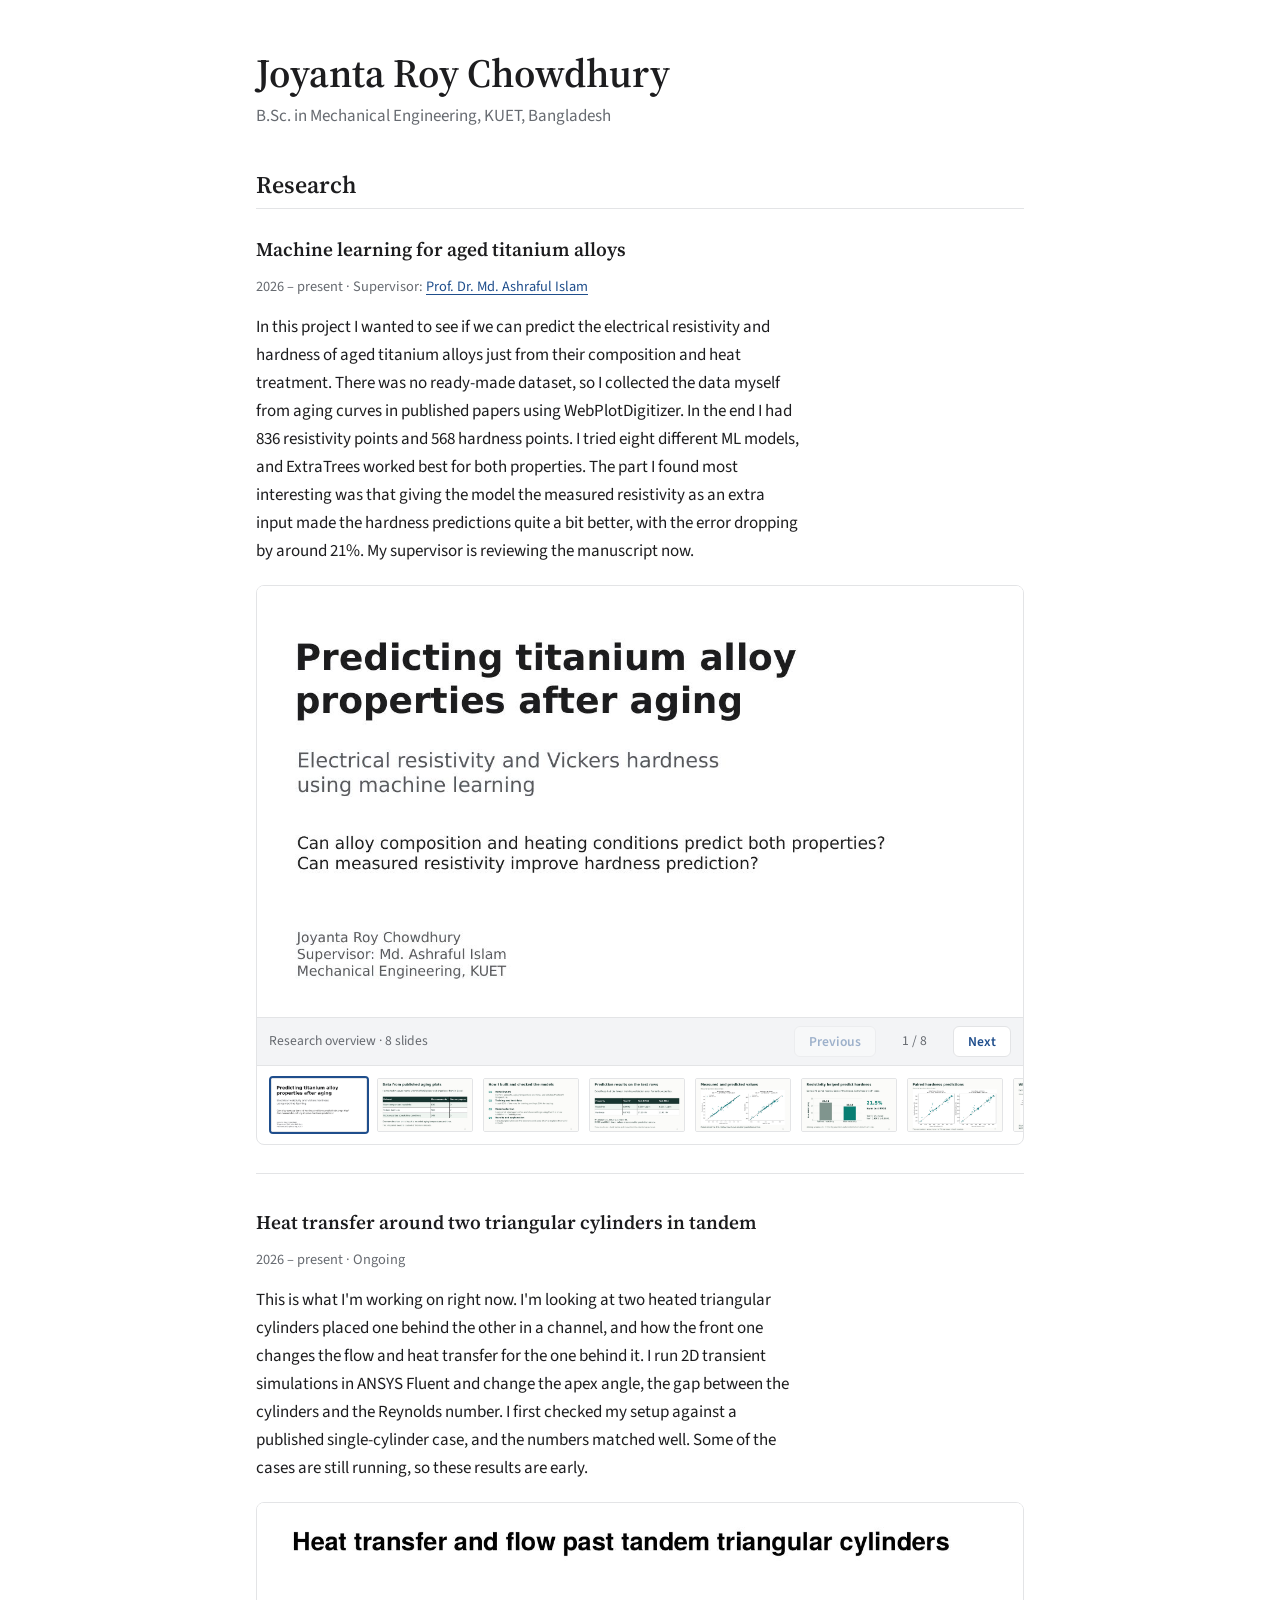
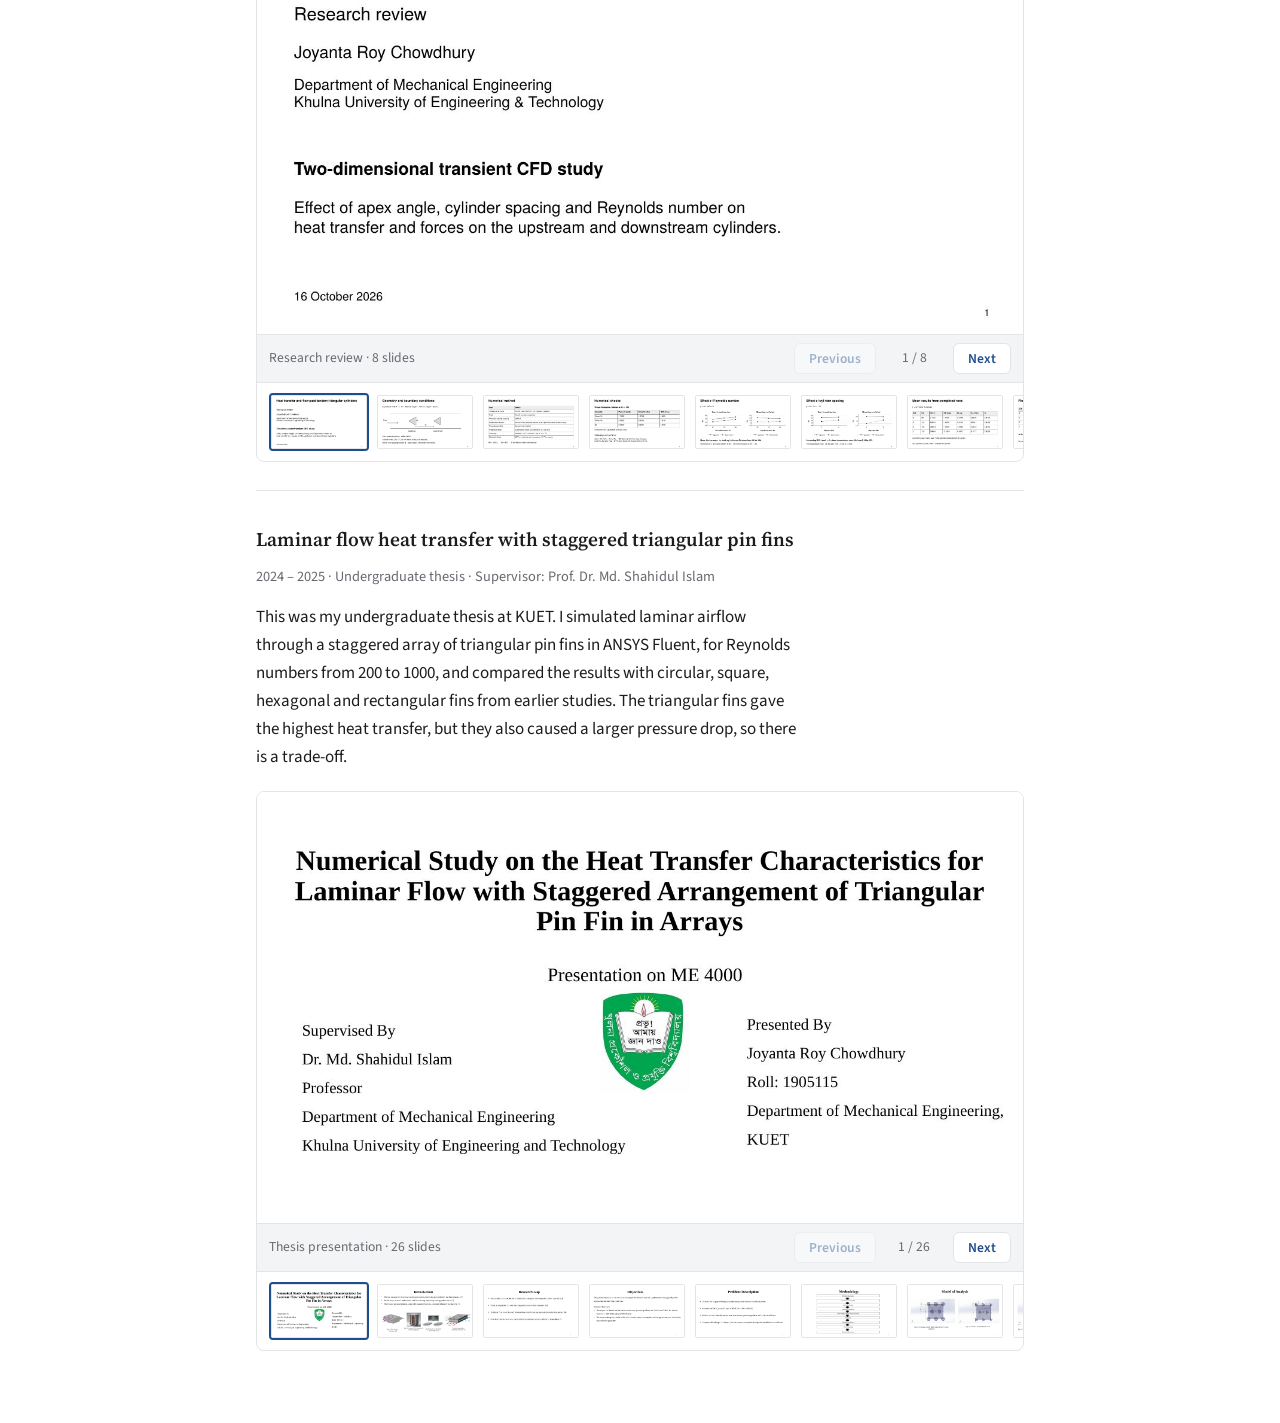
==== index.html @ 3aa66e12 "Add files via upload" ====
<!doctype html>
<html lang="en">
<head>
<meta charset="utf-8">
<meta name="viewport" content="width=device-width, initial-scale=1">
<meta name="description" content="Research portfolio of Joyanta Roy Chowdhury, mechanical engineering graduate, KUET.">
<title>Joyanta Roy Chowdhury</title>
<link rel="preconnect" href="https://fonts.googleapis.com">
<link rel="stylesheet" href="https://fonts.googleapis.com/css2?family=Source+Serif+4:opsz,wght@8..60,600&family=Source+Sans+3:wght@400;600&display=swap">
<style>
/* Layout: plain white single column; each project is a short paragraph followed by its slides */
:root{
  --bg:#ffffff; --ink:#1d1d1f; --muted:#666a70; --line:#e3e4e6; --accent:#1f4e8c; --soft:#f3f4f6;
  --display:"Source Serif 4",Georgia,serif;
  --sans:"Source Sans 3",system-ui,-apple-system,sans-serif;
  color-scheme:light;
}
*,*::before,*::after{box-sizing:border-box}
img{max-width:100%}
body{margin:0;background:var(--bg);color:var(--ink);font-family:var(--sans);font-size:17px;line-height:1.65}
.wrap{max-width:800px;margin:0 auto;padding-left:max(16px,env(safe-area-inset-left,0px));padding-right:max(16px,env(safe-area-inset-right,0px))}
h1,h2,h3{font-family:var(--display);font-weight:600;text-wrap:balance;margin:0;line-height:1.25}
p{margin:0}
header.wrap{padding-block:48px 8px;display:grid;gap:4px}
h1{font-size:clamp(1.9rem,5vw,2.5rem)}
header p{color:var(--muted)}
main.wrap{display:grid;gap:56px;padding-block:32px 72px}
section{display:grid;gap:28px}
h2{font-size:1.5rem;padding-bottom:8px;border-bottom:1px solid var(--line)}
.project{display:grid;gap:14px}
.project + .project{padding-top:36px;border-top:1px solid var(--line)}
h3{font-size:1.2rem}
.meta{font-size:.9rem;color:var(--muted)}
.meta a{color:var(--accent);text-underline-offset:3px}
.text{max-width:68ch}

.viewer{border:1px solid var(--line);border-radius:8px;overflow:hidden;margin-top:6px}
.viewer:focus-visible{outline:2px solid var(--accent);outline-offset:2px}
.stage{position:relative;background:#fff;aspect-ratio:16/9;max-width:100%}
.stage img{position:absolute;inset:0;width:100%;height:100%;object-fit:contain}
.bar{display:flex;align-items:center;justify-content:space-between;gap:12px;padding:8px 12px;border-top:1px solid var(--line);background:var(--soft);flex-wrap:wrap}
.bar .title{font-size:.85rem;color:var(--muted)}
.ctrls{display:flex;align-items:center;gap:8px}
.ctrls button{font:600 .85rem var(--sans);background:#fff;color:var(--accent);border:1px solid var(--line);border-radius:6px;padding:5px 14px;cursor:pointer}
.ctrls button:hover:not(:disabled){border-color:var(--accent)}
.ctrls button:disabled{opacity:.4;cursor:default}
.ctrls button:focus-visible,.thumbs button:focus-visible{outline:2px solid var(--accent);outline-offset:2px}
.count{font-size:.85rem;color:var(--muted);font-variant-numeric:tabular-nums;min-width:4.5em;text-align:center}
.thumbs{display:flex;gap:6px;overflow-x:auto;padding:10px 12px;border-top:1px solid var(--line);scrollbar-width:thin}
.thumbs button{flex:0 0 auto;padding:0;border:2px solid transparent;border-radius:4px;background:none;cursor:pointer;line-height:0}
.thumbs button[aria-current="true"]{border-color:var(--accent)}
.thumbs img{width:96px;height:54px;object-fit:cover;border-radius:2px;background:#fff;border:1px solid var(--line)}

ul.papers{margin:0;padding-left:1.2em;display:grid;gap:12px}
ul.papers span{display:block;font-size:.9rem;color:var(--muted)}
@media (prefers-reduced-motion:reduce){*{scroll-behavior:auto!important}}
</style>
</head>
<body>
<header class="wrap">
  <h1>Joyanta Roy Chowdhury</h1>
  <p>B.Sc. in Mechanical Engineering, KUET, Bangladesh</p>
</header>

<main class="wrap">

<section id="research">
  <h2>Research</h2>

  <article class="project">
    <h3>Machine learning for aged titanium alloys</h3>
    <p class="meta">2026 – present · Supervisor: <a href="https://scholar.google.com/citations?user=gedmLOgAAAAJ&amp;hl=en" target="_blank" rel="noopener">Prof. Dr. Md. Ashraful Islam</a></p>
    <p class="text">In this project I wanted to see if we can predict the electrical resistivity and hardness of aged titanium alloys just from their composition and heat treatment. There was no ready-made dataset, so I collected the data myself from aging curves in published papers using WebPlotDigitizer. In the end I had 836 resistivity points and 568 hardness points. I tried eight different ML models, and ExtraTrees worked best for both properties. The part I found most interesting was that giving the model the measured resistivity as an extra input made the hardness predictions quite a bit better, with the error dropping by around 21%. My supervisor is reviewing the manuscript now.</p>
    <div class="viewer" data-dir="slides-ti" data-n="8" data-pad="1" data-name="Research overview"></div>
  </article>

  <article class="project">
    <h3>Heat transfer around two triangular cylinders in tandem</h3>
    <p class="meta">2026 – present · Ongoing</p>
    <p class="text">This is what I'm working on right now. I'm looking at two heated triangular cylinders placed one behind the other in a channel, and how the front one changes the flow and heat transfer for the one behind it. I run 2D transient simulations in ANSYS Fluent and change the apex angle, the gap between the cylinders and the Reynolds number. I first checked my setup against a published single-cylinder case, and the numbers matched well. Some of the cases are still running, so these results are early.</p>
    <div class="viewer" data-dir="slides-tandem" data-n="8" data-pad="1" data-name="Research review"></div>
  </article>

  <article class="project">
    <h3>Laminar flow heat transfer with staggered triangular pin fins</h3>
    <p class="meta">2024 – 2025 · Undergraduate thesis · Supervisor: Prof. Dr. Md. Shahidul Islam</p>
    <p class="text">This was my undergraduate thesis at KUET. I simulated laminar airflow through a staggered array of triangular pin fins in ANSYS Fluent, for Reynolds numbers from 200 to 1000, and compared the results with circular, square, hexagonal and rectangular fins from earlier studies. The triangular fins gave the highest heat transfer, but they also caused a larger pressure drop, so there is a trade-off.</p>
    <div class="viewer" data-dir="slides-thesis" data-n="26" data-pad="2" data-name="Thesis presentation"></div>
  </article>
</section>

</main>

<script>
document.querySelectorAll('.viewer').forEach(function(v){
  var N=+v.dataset.n, pad=+v.dataset.pad, dir=v.dataset.dir, name=v.dataset.name, i=0;
  v.innerHTML='<div class="stage"><img alt=""></div><div class="bar"><span class="title">'+name+' · '+N+' slides</span><div class="ctrls"><button type="button" class="p" aria-label="Previous slide">Previous</button><span class="count" aria-live="polite"></span><button type="button" class="n" aria-label="Next slide">Next</button></div></div><div class="thumbs" aria-label="All slides"></div>';
  var img=v.querySelector('.stage img'), count=v.querySelector('.count');
  var prev=v.querySelector('.p'), next=v.querySelector('.n'), thumbs=v.querySelector('.thumbs');
  function src(k){return dir+'/s-'+String(k+1).padStart(pad,'0')+'.jpg'}
  var tb=[];
  for(var k=0;k<N;k++){
    var b=document.createElement('button'); b.type='button'; b.setAttribute('aria-label','Slide '+(k+1));
    var t=document.createElement('img'); t.src=src(k); t.alt=''; t.loading='lazy'; b.appendChild(t);
    (function(k){b.addEventListener('click',function(){go(k)})})(k);
    thumbs.appendChild(b); tb.push(b);
  }
  function go(k){
    i=Math.max(0,Math.min(N-1,k));
    img.src=src(i); img.alt=name+', slide '+(i+1)+' of '+N;
    count.textContent=(i+1)+' / '+N; prev.disabled=i===0; next.disabled=i===N-1;
    tb.forEach(function(b,j){b.setAttribute('aria-current',j===i?'true':'false')});
    var c=tb[i]; thumbs.scrollTo({left:c.offsetLeft-thumbs.clientWidth/2+c.clientWidth/2});
  }
  prev.addEventListener('click',function(){go(i-1)});
  next.addEventListener('click',function(){go(i+1)});
  v.tabIndex=0;
  v.addEventListener('keydown',function(e){if(e.key==='ArrowRight'){go(i+1);e.preventDefault()} if(e.key==='ArrowLeft'){go(i-1);e.preventDefault()}});
  var x0=null, st=v.querySelector('.stage');
  st.addEventListener('touchstart',function(e){x0=e.touches[0].clientX},{passive:true});
  st.addEventListener('touchend',function(e){if(x0===null)return; var dx=e.changedTouches[0].clientX-x0; if(Math.abs(dx)>40)go(i+(dx<0?1:-1)); x0=null});
  go(0);
});
</script>
</body>
</html>
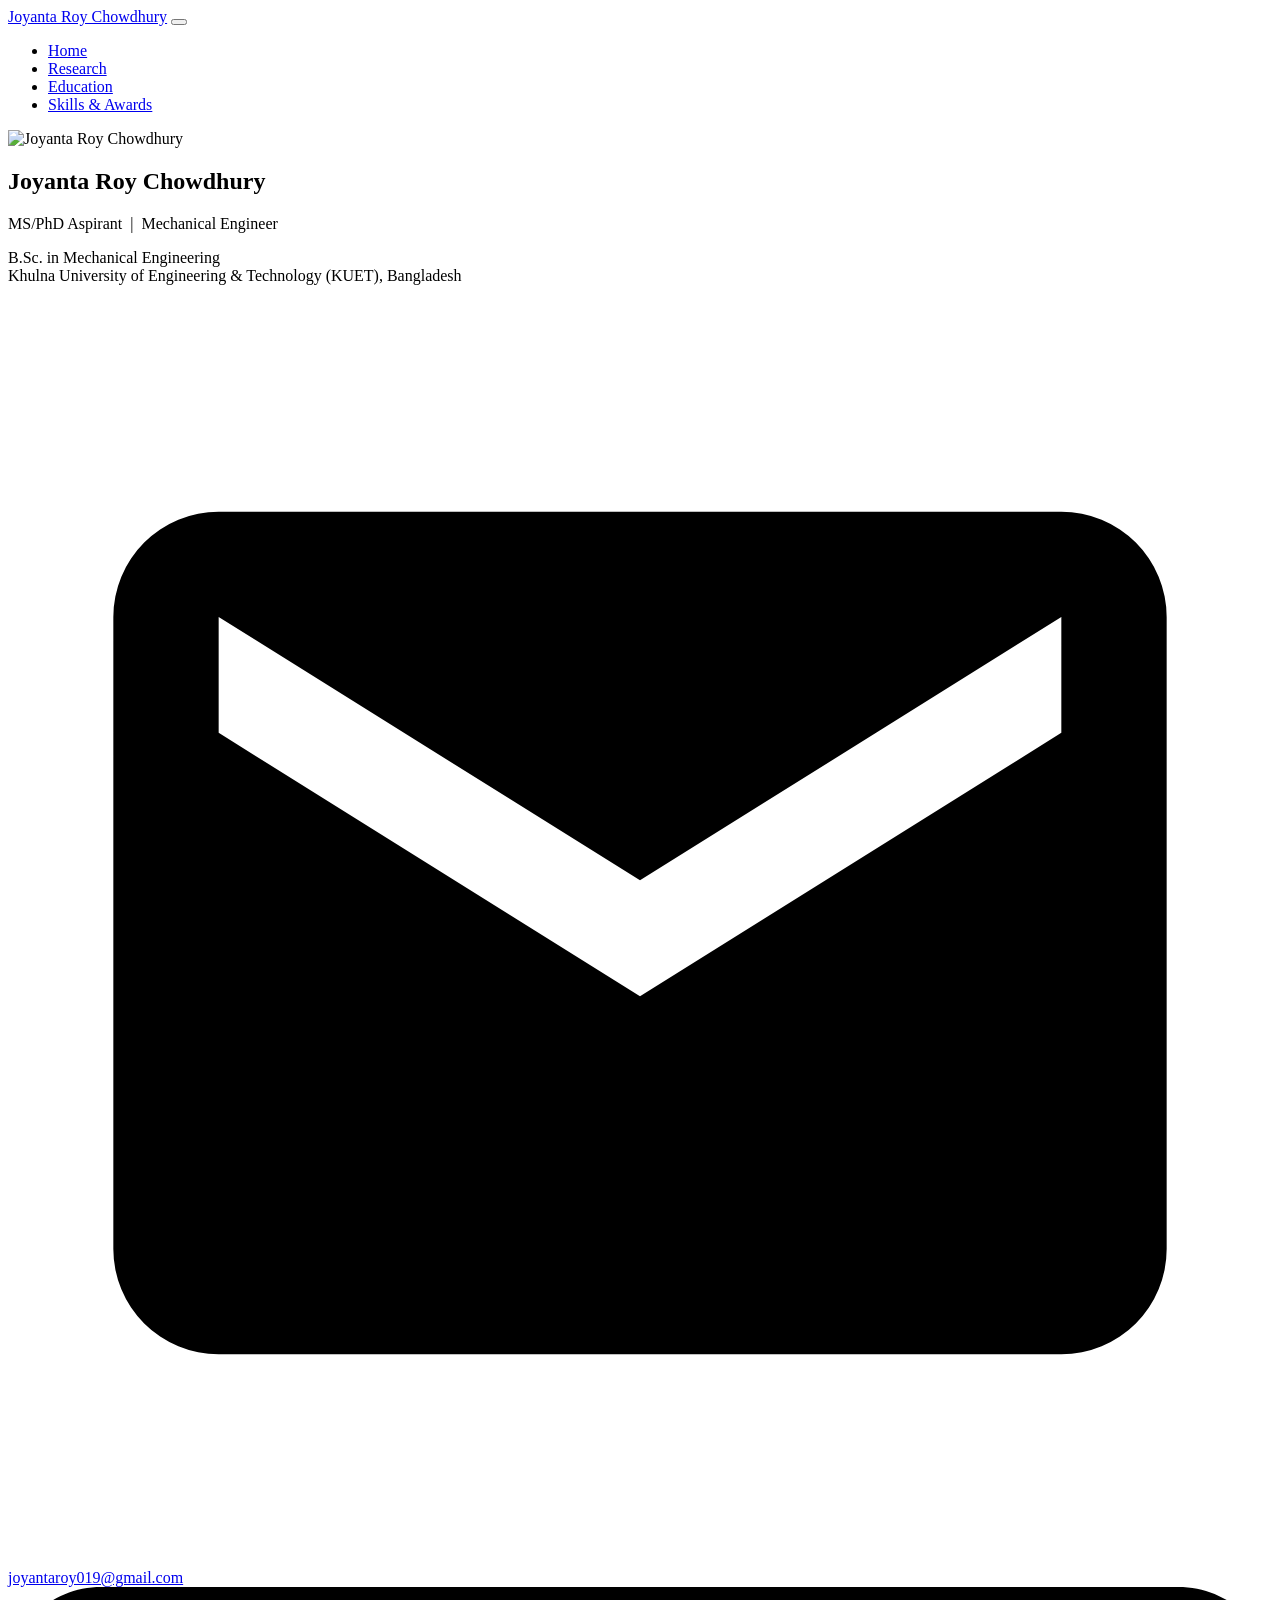
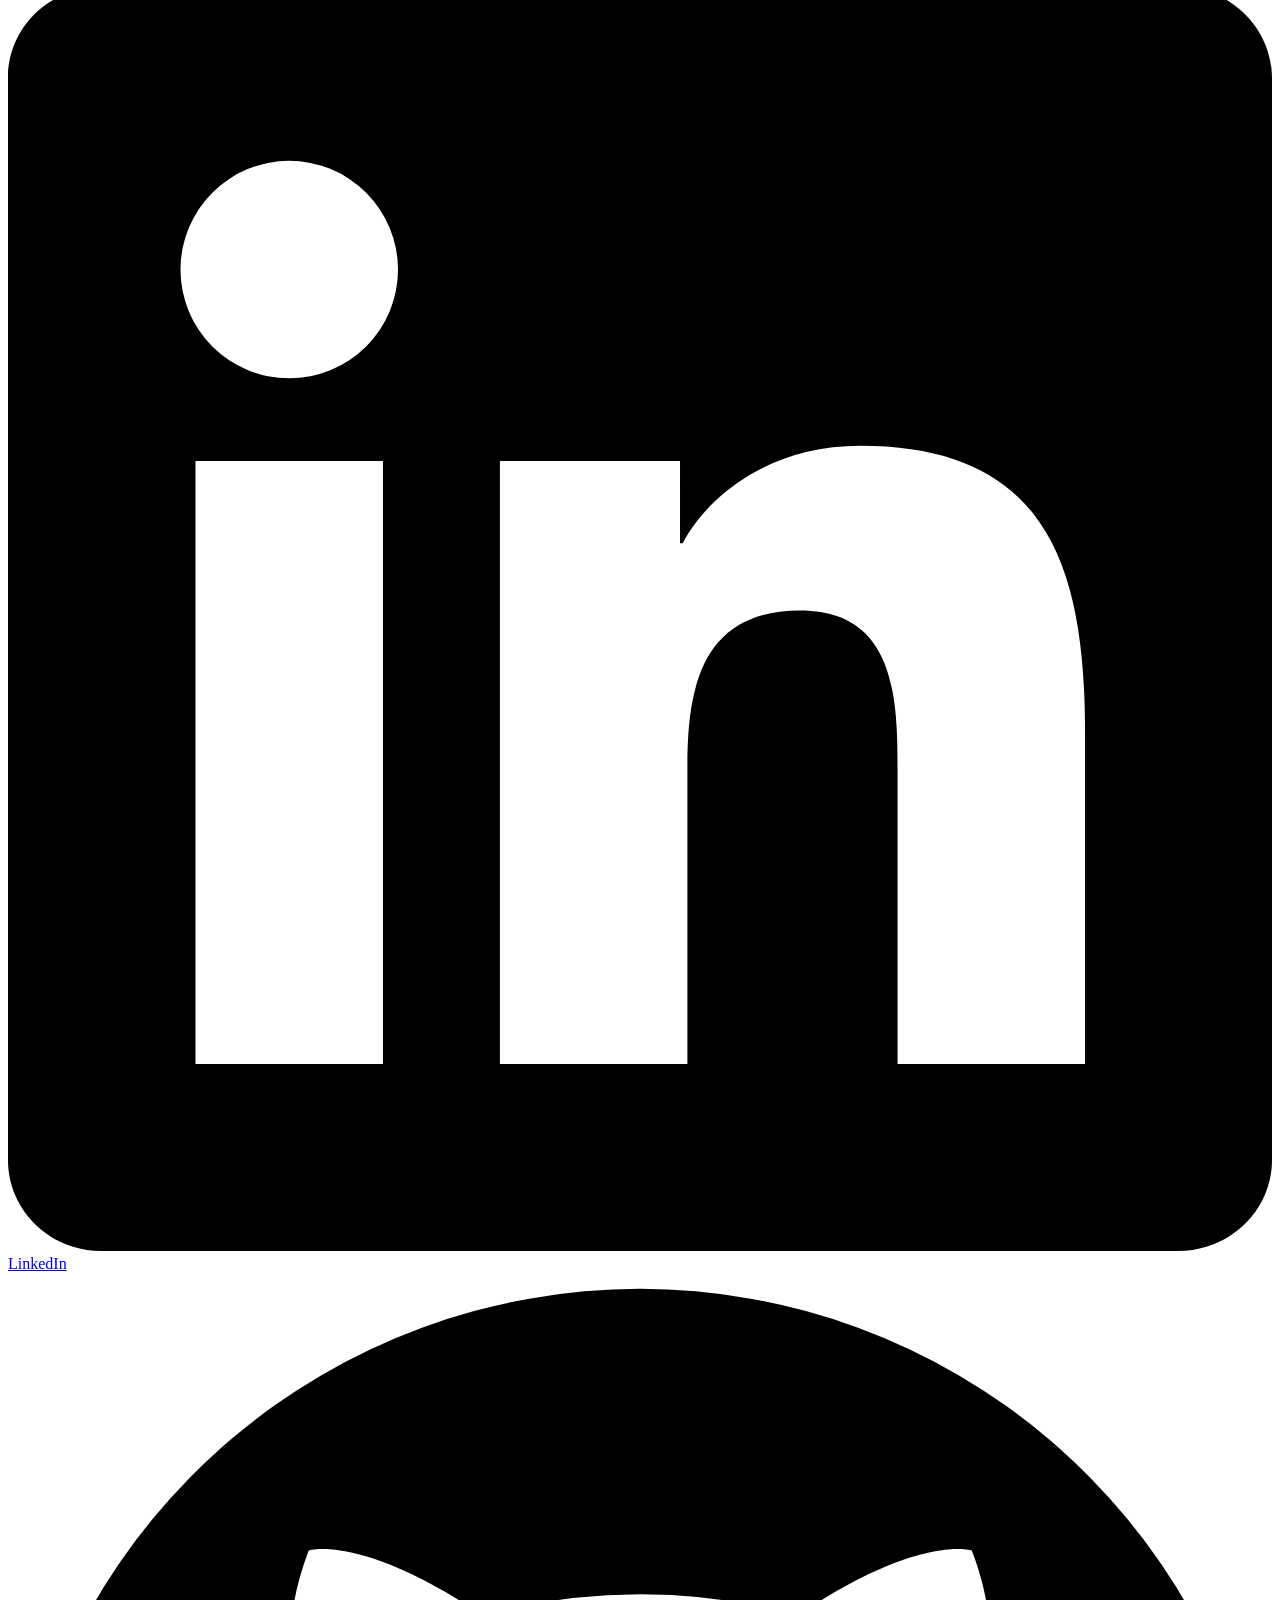
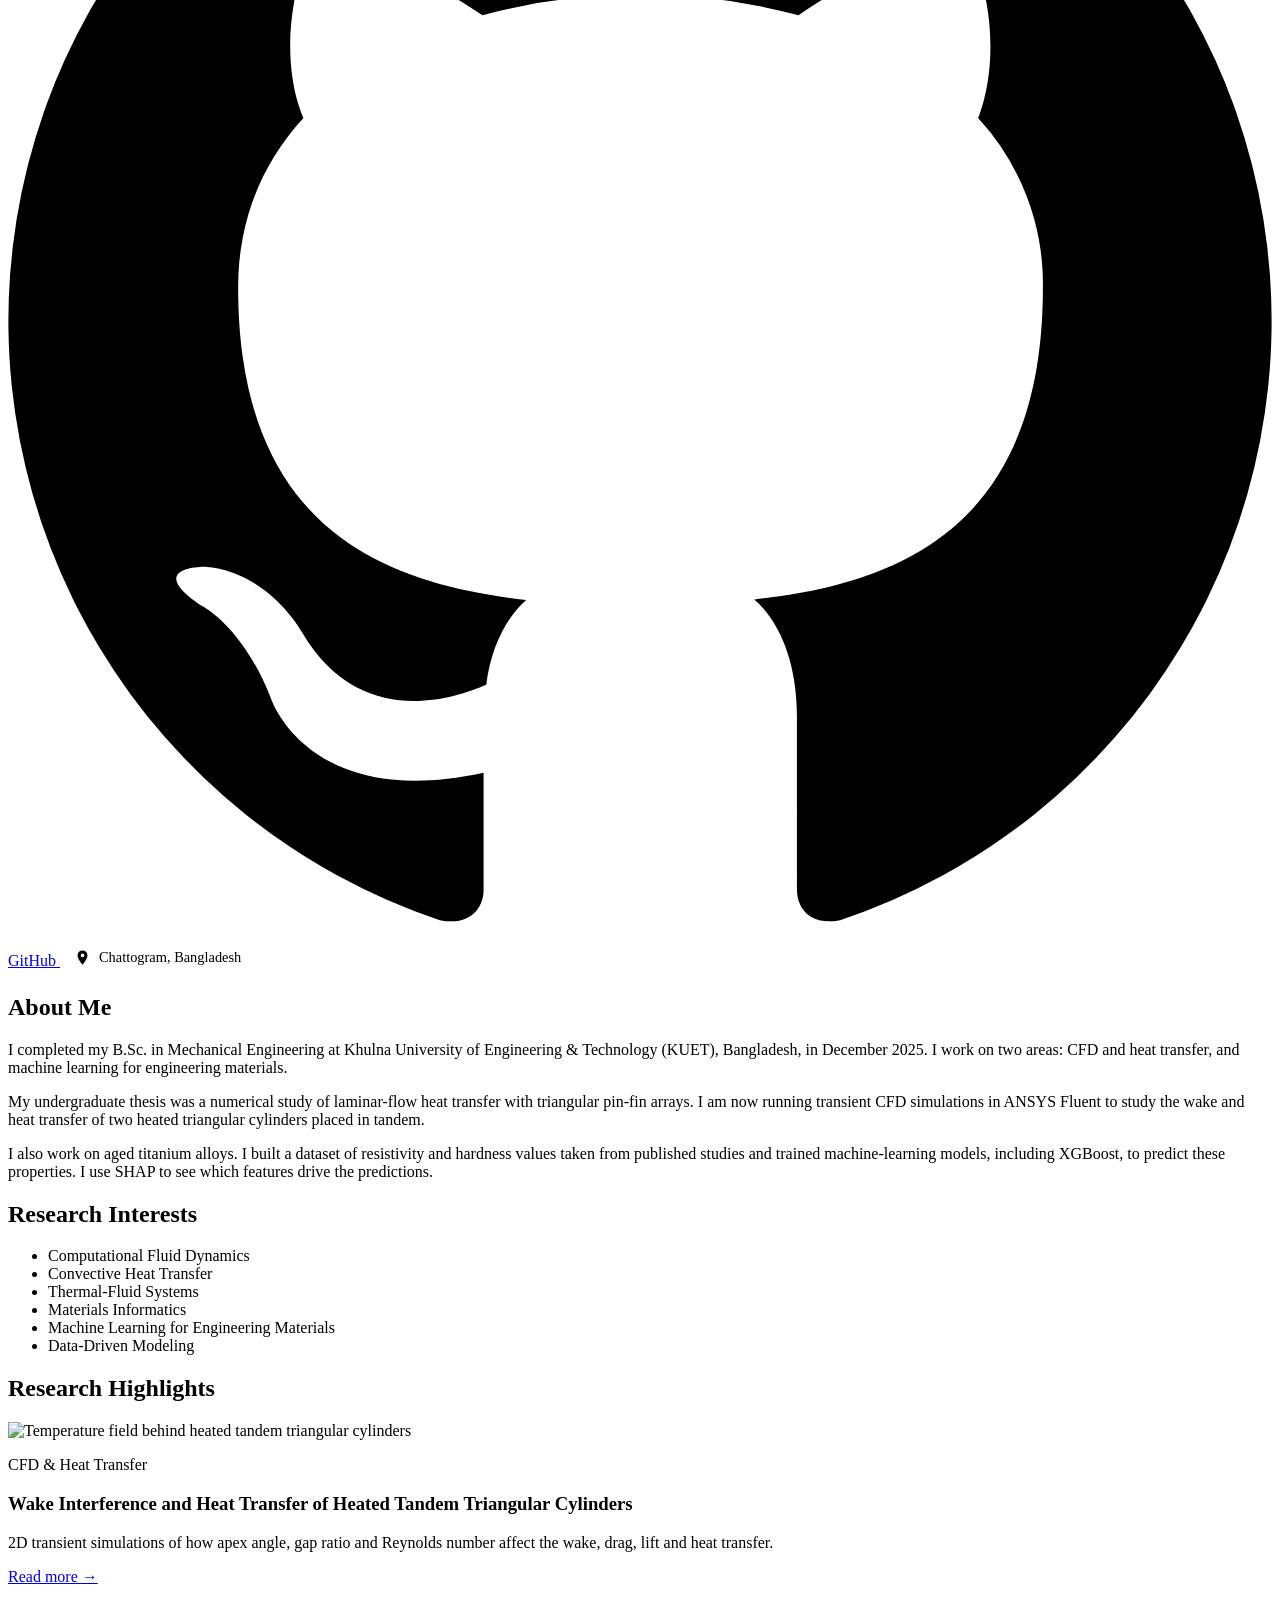
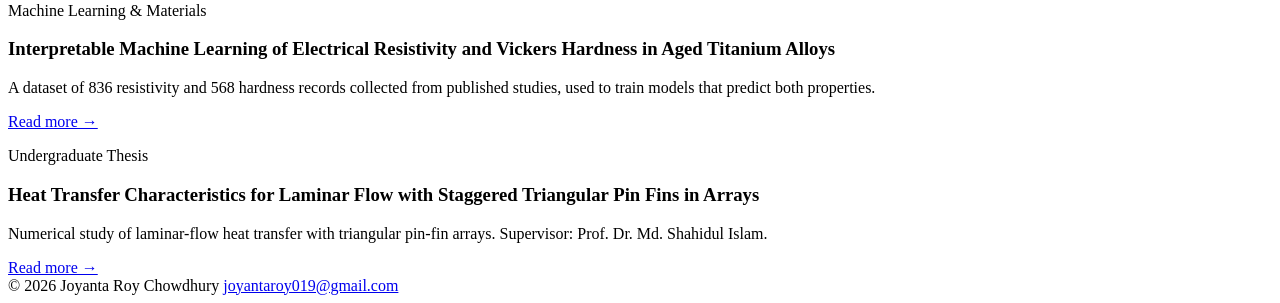
==== commit 478b53e2: "Add files via upload" ====
--- a/index.html
+++ b/index.html
@@ -1,126 +1,125 @@
-<!doctype html>
+<!DOCTYPE html>
 <html lang="en">
 <head>
-<meta charset="utf-8">
-<meta name="viewport" content="width=device-width, initial-scale=1">
-<meta name="description" content="Research portfolio of Joyanta Roy Chowdhury, mechanical engineering graduate, KUET.">
-<title>Joyanta Roy Chowdhury</title>
-<link rel="preconnect" href="https://fonts.googleapis.com">
-<link rel="stylesheet" href="https://fonts.googleapis.com/css2?family=Source+Serif+4:opsz,wght@8..60,600&family=Source+Sans+3:wght@400;600&display=swap">
-<style>
-/* Layout: plain white single column; each project is a short paragraph followed by its slides */
-:root{
-  --bg:#ffffff; --ink:#1d1d1f; --muted:#666a70; --line:#e3e4e6; --accent:#1f4e8c; --soft:#f3f4f6;
-  --display:"Source Serif 4",Georgia,serif;
-  --sans:"Source Sans 3",system-ui,-apple-system,sans-serif;
-  color-scheme:light;
-}
-*,*::before,*::after{box-sizing:border-box}
-img{max-width:100%}
-body{margin:0;background:var(--bg);color:var(--ink);font-family:var(--sans);font-size:17px;line-height:1.65}
-.wrap{max-width:800px;margin:0 auto;padding-left:max(16px,env(safe-area-inset-left,0px));padding-right:max(16px,env(safe-area-inset-right,0px))}
-h1,h2,h3{font-family:var(--display);font-weight:600;text-wrap:balance;margin:0;line-height:1.25}
-p{margin:0}
-header.wrap{padding-block:48px 8px;display:grid;gap:4px}
-h1{font-size:clamp(1.9rem,5vw,2.5rem)}
-header p{color:var(--muted)}
-main.wrap{display:grid;gap:56px;padding-block:32px 72px}
-section{display:grid;gap:28px}
-h2{font-size:1.5rem;padding-bottom:8px;border-bottom:1px solid var(--line)}
-.project{display:grid;gap:14px}
-.project + .project{padding-top:36px;border-top:1px solid var(--line)}
-h3{font-size:1.2rem}
-.meta{font-size:.9rem;color:var(--muted)}
-.meta a{color:var(--accent);text-underline-offset:3px}
-.text{max-width:68ch}
-
-.viewer{border:1px solid var(--line);border-radius:8px;overflow:hidden;margin-top:6px}
-.viewer:focus-visible{outline:2px solid var(--accent);outline-offset:2px}
-.stage{position:relative;background:#fff;aspect-ratio:16/9;max-width:100%}
-.stage img{position:absolute;inset:0;width:100%;height:100%;object-fit:contain}
-.bar{display:flex;align-items:center;justify-content:space-between;gap:12px;padding:8px 12px;border-top:1px solid var(--line);background:var(--soft);flex-wrap:wrap}
-.bar .title{font-size:.85rem;color:var(--muted)}
-.ctrls{display:flex;align-items:center;gap:8px}
-.ctrls button{font:600 .85rem var(--sans);background:#fff;color:var(--accent);border:1px solid var(--line);border-radius:6px;padding:5px 14px;cursor:pointer}
-.ctrls button:hover:not(:disabled){border-color:var(--accent)}
-.ctrls button:disabled{opacity:.4;cursor:default}
-.ctrls button:focus-visible,.thumbs button:focus-visible{outline:2px solid var(--accent);outline-offset:2px}
-.count{font-size:.85rem;color:var(--muted);font-variant-numeric:tabular-nums;min-width:4.5em;text-align:center}
-.thumbs{display:flex;gap:6px;overflow-x:auto;padding:10px 12px;border-top:1px solid var(--line);scrollbar-width:thin}
-.thumbs button{flex:0 0 auto;padding:0;border:2px solid transparent;border-radius:4px;background:none;cursor:pointer;line-height:0}
-.thumbs button[aria-current="true"]{border-color:var(--accent)}
-.thumbs img{width:96px;height:54px;object-fit:cover;border-radius:2px;background:#fff;border:1px solid var(--line)}
-
-ul.papers{margin:0;padding-left:1.2em;display:grid;gap:12px}
-ul.papers span{display:block;font-size:.9rem;color:var(--muted)}
-@media (prefers-reduced-motion:reduce){*{scroll-behavior:auto!important}}
-</style>
+  <meta charset="UTF-8">
+  <meta name="viewport" content="width=device-width, initial-scale=1.0">
+  <title>Joyanta Roy Chowdhury</title>
+  <meta name="description" content="Joyanta Roy Chowdhury, Mechanical Engineer (KUET). Research in computational fluid dynamics, convective heat transfer, and machine learning for engineering materials.">
+  <meta property="og:title" content="Joyanta Roy Chowdhury">
+  <meta property="og:description" content="MS/PhD Aspirant | Mechanical Engineer. CFD, heat transfer, and machine learning for engineering materials.">
+  <meta property="og:image" content="https://joyanta23.github.io/assets/img/profile.jpg">
+  <meta property="og:type" content="website">
+  <link rel="icon" href="data:image/svg+xml,<svg xmlns='http://www.w3.org/2000/svg' viewBox='0 0 64 64'><rect width='64' height='64' rx='12' fill='%231f3a5f'/><text x='32' y='43' font-family='Georgia,serif' font-size='32' font-weight='600' fill='white' text-anchor='middle'>JR</text></svg>">
+  <link rel="preconnect" href="https://fonts.googleapis.com">
+  <link rel="preconnect" href="https://fonts.gstatic.com" crossorigin>
+  <link href="https://fonts.googleapis.com/css2?family=Inter:wght@400;500;600&family=Source+Serif+4:wght@400;600&display=swap" rel="stylesheet">
+  <link rel="stylesheet" href="assets/css/style.css">
 </head>
 <body>
-<header class="wrap">
-  <h1>Joyanta Roy Chowdhury</h1>
-  <p>B.Sc. in Mechanical Engineering, KUET, Bangladesh</p>
-</header>
 
-<main class="wrap">
+  <header class="site-header">
+    <div class="container nav-wrap">
+      <a class="brand" href="index.html">Joyanta Roy Chowdhury</a>
+      <button class="nav-toggle" aria-label="Open menu" aria-expanded="false"><span></span><span></span><span></span></button>
+      <ul class="nav-links">
+        <li><a href="index.html" class="active">Home</a></li>
+        <li><a href="research.html">Research</a></li>
+        <li><a href="education.html">Education</a></li>
+        <li><a href="skills.html">Skills &amp; Awards</a></li>
+      </ul>
+    </div>
+  </header>
 
-<section id="research">
-  <h2>Research</h2>
+  <section class="hero">
+    <div class="container hero-grid">
+      <img class="hero-photo" src="assets/img/profile.jpg" alt="Joyanta Roy Chowdhury">
+      <div>
+        <h1>Joyanta Roy Chowdhury</h1>
+        <p class="tagline">MS/PhD Aspirant &nbsp;|&nbsp; Mechanical Engineer</p>
+        <p class="affiliation">B.Sc. in Mechanical Engineering<br>Khulna University of Engineering &amp; Technology (KUET), Bangladesh</p>
+        <div class="contact-row">
+          <a href="mailto:joyantaroy019@gmail.com">
+            <svg viewBox="0 0 24 24" aria-hidden="true"><path d="M20 4H4a2 2 0 0 0-2 2v12a2 2 0 0 0 2 2h16a2 2 0 0 0 2-2V6a2 2 0 0 0-2-2zm0 4.2-8 5-8-5V6l8 5 8-5v2.2z"/></svg>
+            joyantaroy019@gmail.com
+          </a>
+          <a href="https://www.linkedin.com/in/joyanta-roy-chowdhury" target="_blank" rel="noopener">
+            <svg viewBox="0 0 24 24" aria-hidden="true"><path d="M20.45 20.45h-3.56v-5.57c0-1.33-.02-3.04-1.85-3.04-1.86 0-2.14 1.45-2.14 2.94v5.67H9.34V9h3.42v1.56h.05c.48-.9 1.64-1.85 3.37-1.85 3.6 0 4.27 2.37 4.27 5.46v6.28zM5.34 7.43a2.06 2.06 0 1 1 0-4.13 2.06 2.06 0 0 1 0 4.13zM7.12 20.45H3.56V9h3.56v11.45zM22.22 0H1.77C.79 0 0 .77 0 1.73v20.54C0 23.23.79 24 1.77 24h20.45c.98 0 1.78-.77 1.78-1.73V1.73C24 .77 23.2 0 22.22 0z"/></svg>
+            LinkedIn
+          </a>
+          <a href="https://github.com/Joyanta23" target="_blank" rel="noopener">
+            <svg viewBox="0 0 24 24" aria-hidden="true"><path d="M12 .3a12 12 0 0 0-3.8 23.38c.6.12.83-.26.83-.57v-2.23c-3.34.73-4.04-1.42-4.04-1.42-.55-1.39-1.33-1.76-1.33-1.76-1.09-.74.08-.73.08-.73 1.2.09 1.84 1.24 1.84 1.24 1.07 1.83 2.81 1.3 3.5 1 .1-.78.42-1.31.76-1.61-2.67-.3-5.47-1.33-5.47-5.93 0-1.31.47-2.38 1.24-3.22-.14-.3-.54-1.52.1-3.18 0 0 1-.32 3.3 1.23a11.5 11.5 0 0 1 6 0c2.28-1.55 3.29-1.23 3.29-1.23.64 1.66.24 2.88.12 3.18a4.65 4.65 0 0 1 1.23 3.22c0 4.61-2.8 5.63-5.48 5.92.42.36.81 1.1.81 2.22v3.29c0 .32.21.7.82.58A12 12 0 0 0 12 .3z"/></svg>
+            GitHub
+          </a>
+          <span style="display:inline-flex;align-items:center;gap:8px;padding:8px 14px;color:var(--muted);font-size:0.9rem;">
+            <svg viewBox="0 0 24 24" aria-hidden="true" style="width:17px;height:17px;fill:currentColor"><path d="M12 2a7 7 0 0 0-7 7c0 5.25 7 13 7 13s7-7.75 7-13a7 7 0 0 0-7-7zm0 9.5A2.5 2.5 0 1 1 12 6.5a2.5 2.5 0 0 1 0 5z"/></svg>
+            Chattogram, Bangladesh
+          </span>
+        </div>
+      </div>
+    </div>
+  </section>
 
-  <article class="project">
-    <h3>Machine learning for aged titanium alloys</h3>
-    <p class="meta">2026 – present · Supervisor: <a href="https://scholar.google.com/citations?user=gedmLOgAAAAJ&amp;hl=en" target="_blank" rel="noopener">Prof. Dr. Md. Ashraful Islam</a></p>
-    <p class="text">In this project I wanted to see if we can predict the electrical resistivity and hardness of aged titanium alloys just from their composition and heat treatment. There was no ready-made dataset, so I collected the data myself from aging curves in published papers using WebPlotDigitizer. In the end I had 836 resistivity points and 568 hardness points. I tried eight different ML models, and ExtraTrees worked best for both properties. The part I found most interesting was that giving the model the measured resistivity as an extra input made the hardness predictions quite a bit better, with the error dropping by around 21%. My supervisor is reviewing the manuscript now.</p>
-    <div class="viewer" data-dir="slides-ti" data-n="8" data-pad="1" data-name="Research overview"></div>
-  </article>
+  <main>
+    <section class="section">
+      <div class="container">
+        <h2 class="section-title">About Me</h2>
+        <div class="lead">
+          <p>I completed my B.Sc. in Mechanical Engineering at Khulna University of Engineering &amp; Technology (KUET), Bangladesh, in December 2025. I work on two areas: CFD and heat transfer, and machine learning for engineering materials.</p>
+          <p>My undergraduate thesis was a numerical study of laminar-flow heat transfer with triangular pin-fin arrays. I am now running transient CFD simulations in ANSYS Fluent to study the wake and heat transfer of two heated triangular cylinders placed in tandem.</p>
+          <p>I also work on aged titanium alloys. I built a dataset of resistivity and hardness values taken from published studies and trained machine-learning models, including XGBoost, to predict these properties. I use SHAP to see which features drive the predictions.</p>
+        </div>
+      </div>
+    </section>
 
-  <article class="project">
-    <h3>Heat transfer around two triangular cylinders in tandem</h3>
-    <p class="meta">2026 – present · Ongoing</p>
-    <p class="text">This is what I'm working on right now. I'm looking at two heated triangular cylinders placed one behind the other in a channel, and how the front one changes the flow and heat transfer for the one behind it. I run 2D transient simulations in ANSYS Fluent and change the apex angle, the gap between the cylinders and the Reynolds number. I first checked my setup against a published single-cylinder case, and the numbers matched well. Some of the cases are still running, so these results are early.</p>
-    <div class="viewer" data-dir="slides-tandem" data-n="8" data-pad="1" data-name="Research review"></div>
-  </article>
+    <section class="section">
+      <div class="container">
+        <h2 class="section-title">Research Interests</h2>
+        <ul class="chips">
+          <li>Computational Fluid Dynamics</li>
+          <li>Convective Heat Transfer</li>
+          <li>Thermal-Fluid Systems</li>
+          <li>Materials Informatics</li>
+          <li>Machine Learning for Engineering Materials</li>
+          <li>Data-Driven Modeling</li>
+        </ul>
+      </div>
+    </section>
 
-  <article class="project">
-    <h3>Laminar flow heat transfer with staggered triangular pin fins</h3>
-    <p class="meta">2024 – 2025 · Undergraduate thesis · Supervisor: Prof. Dr. Md. Shahidul Islam</p>
-    <p class="text">This was my undergraduate thesis at KUET. I simulated laminar airflow through a staggered array of triangular pin fins in ANSYS Fluent, for Reynolds numbers from 200 to 1000, and compared the results with circular, square, hexagonal and rectangular fins from earlier studies. The triangular fins gave the highest heat transfer, but they also caused a larger pressure drop, so there is a trade-off.</p>
-    <div class="viewer" data-dir="slides-thesis" data-n="26" data-pad="2" data-name="Thesis presentation"></div>
-  </article>
-</section>
+    <section class="section">
+      <div class="container">
+        <h2 class="section-title">Research Highlights</h2>
+        <div class="card-grid">
+          <article class="card">
+            <img class="card-thumb" src="assets/img/cfd-temperature.png" alt="Temperature field behind heated tandem triangular cylinders">
+            <p class="kicker">CFD &amp; Heat Transfer</p>
+            <h3>Wake Interference and Heat Transfer of Heated Tandem Triangular Cylinders</h3>
+            <p>2D transient simulations of how apex angle, gap ratio and Reynolds number affect the wake, drag, lift and heat transfer.</p>
+            <a class="more" href="research.html#tandem">Read more &rarr;</a>
+          </article>
+          <article class="card">
+            <p class="kicker">Machine Learning &amp; Materials</p>
+            <h3>Interpretable Machine Learning of Electrical Resistivity and Vickers Hardness in Aged Titanium Alloys</h3>
+            <p>A dataset of 836 resistivity and 568 hardness records collected from published studies, used to train models that predict both properties.</p>
+            <a class="more" href="research.html#titanium">Read more &rarr;</a>
+          </article>
+          <article class="card">
+            <p class="kicker">Undergraduate Thesis</p>
+            <h3>Heat Transfer Characteristics for Laminar Flow with Staggered Triangular Pin Fins in Arrays</h3>
+            <p>Numerical study of laminar-flow heat transfer with triangular pin-fin arrays. Supervisor: Prof. Dr. Md. Shahidul Islam.</p>
+            <a class="more" href="research.html#thesis">Read more &rarr;</a>
+          </article>
+        </div>
+      </div>
+    </section>
+  </main>
 
-</main>
+  <footer class="site-footer">
+    <div class="container footer-wrap">
+      <span>&copy; 2026 Joyanta Roy Chowdhury</span>
+      <span><a href="mailto:joyantaroy019@gmail.com">joyantaroy019@gmail.com</a></span>
+    </div>
+  </footer>
 
-<script>
-document.querySelectorAll('.viewer').forEach(function(v){
-  var N=+v.dataset.n, pad=+v.dataset.pad, dir=v.dataset.dir, name=v.dataset.name, i=0;
-  v.innerHTML='<div class="stage"><img alt=""></div><div class="bar"><span class="title">'+name+' · '+N+' slides</span><div class="ctrls"><button type="button" class="p" aria-label="Previous slide">Previous</button><span class="count" aria-live="polite"></span><button type="button" class="n" aria-label="Next slide">Next</button></div></div><div class="thumbs" aria-label="All slides"></div>';
-  var img=v.querySelector('.stage img'), count=v.querySelector('.count');
-  var prev=v.querySelector('.p'), next=v.querySelector('.n'), thumbs=v.querySelector('.thumbs');
-  function src(k){return dir+'/s-'+String(k+1).padStart(pad,'0')+'.jpg'}
-  var tb=[];
-  for(var k=0;k<N;k++){
-    var b=document.createElement('button'); b.type='button'; b.setAttribute('aria-label','Slide '+(k+1));
-    var t=document.createElement('img'); t.src=src(k); t.alt=''; t.loading='lazy'; b.appendChild(t);
-    (function(k){b.addEventListener('click',function(){go(k)})})(k);
-    thumbs.appendChild(b); tb.push(b);
-  }
-  function go(k){
-    i=Math.max(0,Math.min(N-1,k));
-    img.src=src(i); img.alt=name+', slide '+(i+1)+' of '+N;
-    count.textContent=(i+1)+' / '+N; prev.disabled=i===0; next.disabled=i===N-1;
-    tb.forEach(function(b,j){b.setAttribute('aria-current',j===i?'true':'false')});
-    var c=tb[i]; thumbs.scrollTo({left:c.offsetLeft-thumbs.clientWidth/2+c.clientWidth/2});
-  }
-  prev.addEventListener('click',function(){go(i-1)});
-  next.addEventListener('click',function(){go(i+1)});
-  v.tabIndex=0;
-  v.addEventListener('keydown',function(e){if(e.key==='ArrowRight'){go(i+1);e.preventDefault()} if(e.key==='ArrowLeft'){go(i-1);e.preventDefault()}});
-  var x0=null, st=v.querySelector('.stage');
-  st.addEventListener('touchstart',function(e){x0=e.touches[0].clientX},{passive:true});
-  st.addEventListener('touchend',function(e){if(x0===null)return; var dx=e.changedTouches[0].clientX-x0; if(Math.abs(dx)>40)go(i+(dx<0?1:-1)); x0=null});
-  go(0);
-});
-</script>
+  <script src="assets/js/main.js"></script>
 </body>
 </html>
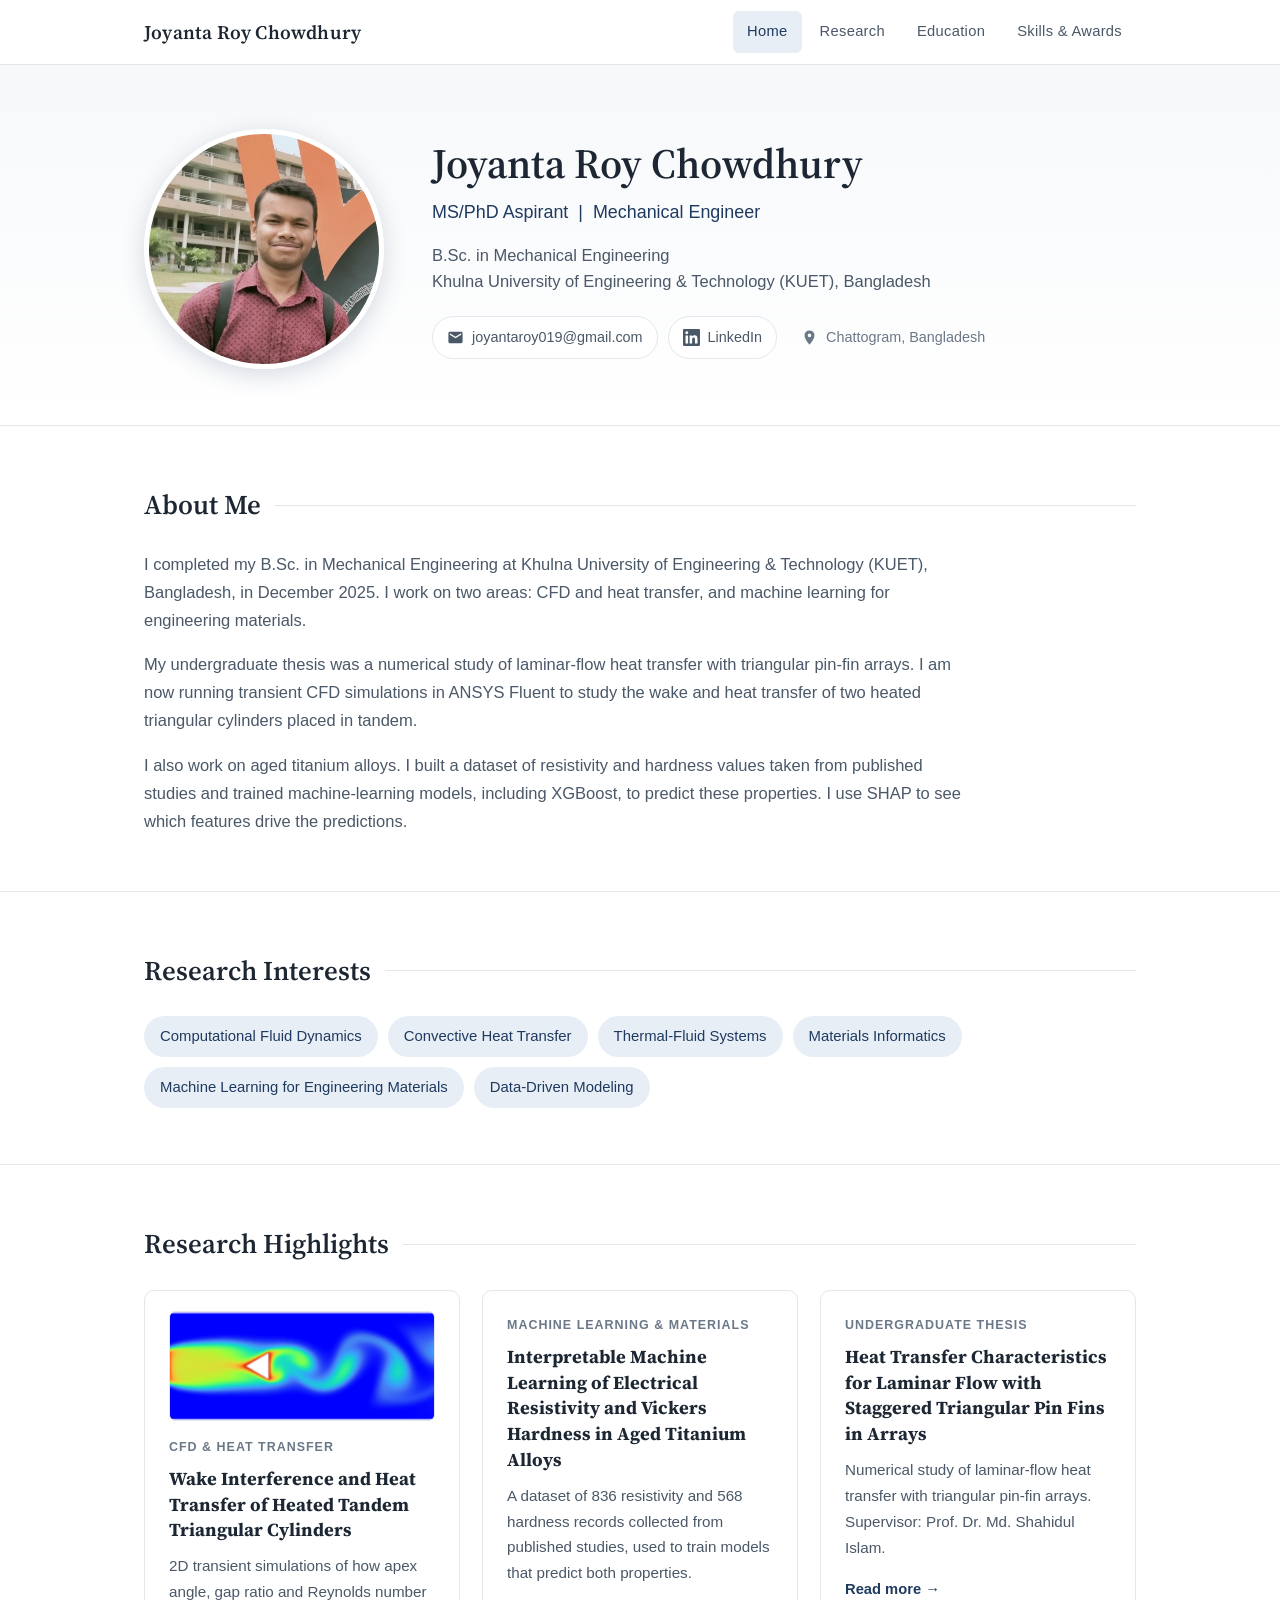
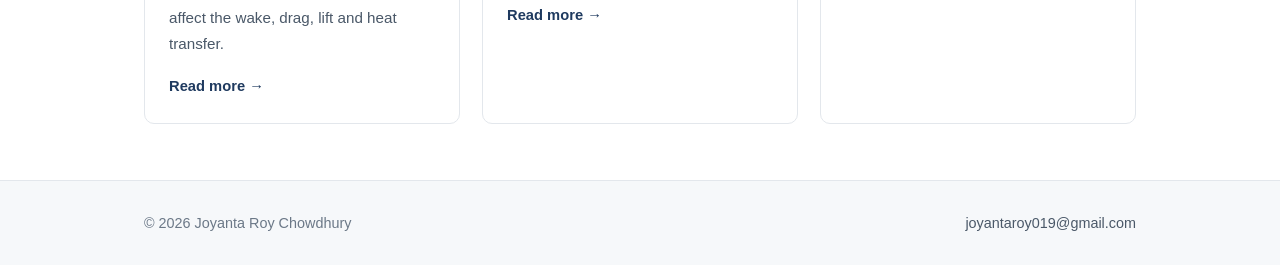
==== commit 5b77bacb: "Add files via upload" ====
--- a/index.html
+++ b/index.html
@@ -45,10 +45,6 @@
           <a href="https://www.linkedin.com/in/joyanta-roy-chowdhury" target="_blank" rel="noopener">
             <svg viewBox="0 0 24 24" aria-hidden="true"><path d="M20.45 20.45h-3.56v-5.57c0-1.33-.02-3.04-1.85-3.04-1.86 0-2.14 1.45-2.14 2.94v5.67H9.34V9h3.42v1.56h.05c.48-.9 1.64-1.85 3.37-1.85 3.6 0 4.27 2.37 4.27 5.46v6.28zM5.34 7.43a2.06 2.06 0 1 1 0-4.13 2.06 2.06 0 0 1 0 4.13zM7.12 20.45H3.56V9h3.56v11.45zM22.22 0H1.77C.79 0 0 .77 0 1.73v20.54C0 23.23.79 24 1.77 24h20.45c.98 0 1.78-.77 1.78-1.73V1.73C24 .77 23.2 0 22.22 0z"/></svg>
             LinkedIn
-          </a>
-          <a href="https://github.com/Joyanta23" target="_blank" rel="noopener">
-            <svg viewBox="0 0 24 24" aria-hidden="true"><path d="M12 .3a12 12 0 0 0-3.8 23.38c.6.12.83-.26.83-.57v-2.23c-3.34.73-4.04-1.42-4.04-1.42-.55-1.39-1.33-1.76-1.33-1.76-1.09-.74.08-.73.08-.73 1.2.09 1.84 1.24 1.84 1.24 1.07 1.83 2.81 1.3 3.5 1 .1-.78.42-1.31.76-1.61-2.67-.3-5.47-1.33-5.47-5.93 0-1.31.47-2.38 1.24-3.22-.14-.3-.54-1.52.1-3.18 0 0 1-.32 3.3 1.23a11.5 11.5 0 0 1 6 0c2.28-1.55 3.29-1.23 3.29-1.23.64 1.66.24 2.88.12 3.18a4.65 4.65 0 0 1 1.23 3.22c0 4.61-2.8 5.63-5.48 5.92.42.36.81 1.1.81 2.22v3.29c0 .32.21.7.82.58A12 12 0 0 0 12 .3z"/></svg>
-            GitHub
           </a>
           <span style="display:inline-flex;align-items:center;gap:8px;padding:8px 14px;color:var(--muted);font-size:0.9rem;">
             <svg viewBox="0 0 24 24" aria-hidden="true" style="width:17px;height:17px;fill:currentColor"><path d="M12 2a7 7 0 0 0-7 7c0 5.25 7 13 7 13s7-7.75 7-13a7 7 0 0 0-7-7zm0 9.5A2.5 2.5 0 1 1 12 6.5a2.5 2.5 0 0 1 0 5z"/></svg>
--- a/assets/css/style.css
+++ b/assets/css/style.css
@@ -0,0 +1,527 @@
+/* ===== Base ===== */
+:root {
+  --ink: #1d2733;
+  --ink-soft: #4a5868;
+  --muted: #6b7887;
+  --line: #e3e7ec;
+  --bg: #ffffff;
+  --bg-soft: #f6f8fa;
+  --accent: #1f3a5f;
+  --accent-soft: #e8eef6;
+  --max: 1040px;
+  --serif: "Source Serif 4", Georgia, "Times New Roman", serif;
+  --sans: "Inter", -apple-system, "Segoe UI", Roboto, Helvetica, Arial, sans-serif;
+}
+
+* { box-sizing: border-box; }
+
+html { scroll-behavior: smooth; }
+
+body {
+  margin: 0;
+  background: var(--bg);
+  color: var(--ink);
+  font-family: var(--sans);
+  font-size: 16.5px;
+  line-height: 1.7;
+  -webkit-font-smoothing: antialiased;
+}
+
+img { max-width: 100%; display: block; }
+
+a { color: var(--accent); text-decoration: none; }
+a:hover { text-decoration: underline; }
+
+.container {
+  max-width: var(--max);
+  margin: 0 auto;
+  padding: 0 24px;
+}
+
+/* ===== Header / navigation ===== */
+.site-header {
+  position: sticky;
+  top: 0;
+  z-index: 50;
+  background: rgba(255, 255, 255, 0.96);
+  backdrop-filter: blur(6px);
+  border-bottom: 1px solid var(--line);
+}
+
+.nav-wrap {
+  display: flex;
+  align-items: center;
+  justify-content: space-between;
+  height: 64px;
+}
+
+.brand {
+  font-family: var(--serif);
+  font-size: 1.2rem;
+  font-weight: 600;
+  color: var(--ink);
+  letter-spacing: 0.2px;
+}
+.brand:hover { text-decoration: none; color: var(--accent); }
+
+.nav-links {
+  display: flex;
+  gap: 4px;
+  list-style: none;
+  margin: 0;
+  padding: 0;
+}
+
+.nav-links a {
+  display: block;
+  padding: 8px 14px;
+  font-size: 0.92rem;
+  font-weight: 500;
+  color: var(--ink-soft);
+  border-radius: 6px;
+  letter-spacing: 0.3px;
+}
+.nav-links a:hover { background: var(--bg-soft); color: var(--accent); text-decoration: none; }
+.nav-links a.active { color: var(--accent); background: var(--accent-soft); }
+
+.nav-toggle {
+  display: none;
+  background: none;
+  border: 1px solid var(--line);
+  border-radius: 6px;
+  padding: 7px 9px;
+  cursor: pointer;
+}
+.nav-toggle span {
+  display: block;
+  width: 20px;
+  height: 2px;
+  margin: 4px 0;
+  background: var(--ink);
+}
+
+/* ===== Page banner (inner pages) ===== */
+.page-banner {
+  background: var(--accent);
+  color: #fff;
+  padding: 56px 0 48px;
+}
+.page-banner h1 {
+  font-family: var(--serif);
+  font-weight: 600;
+  font-size: 2.3rem;
+  margin: 0;
+  letter-spacing: 0.3px;
+}
+.page-banner p {
+  margin: 8px 0 0;
+  color: #c9d5e4;
+  font-size: 1rem;
+}
+
+/* ===== Hero (home) ===== */
+.hero {
+  background: linear-gradient(180deg, var(--bg-soft) 0%, #ffffff 100%);
+  border-bottom: 1px solid var(--line);
+  padding: 64px 0 56px;
+}
+
+.hero-grid {
+  display: grid;
+  grid-template-columns: 240px 1fr;
+  gap: 48px;
+  align-items: center;
+}
+
+.hero-photo {
+  width: 240px;
+  height: 240px;
+  border-radius: 50%;
+  object-fit: cover;
+  border: 5px solid #fff;
+  box-shadow: 0 6px 24px rgba(31, 58, 95, 0.18);
+}
+
+.hero h1 {
+  font-family: var(--serif);
+  font-weight: 600;
+  font-size: 2.6rem;
+  line-height: 1.2;
+  margin: 0 0 8px;
+  color: var(--ink);
+}
+
+.tagline {
+  font-size: 1.12rem;
+  color: var(--accent);
+  font-weight: 500;
+  margin: 0 0 14px;
+}
+
+.affiliation {
+  color: var(--ink-soft);
+  margin: 0 0 22px;
+  line-height: 1.6;
+}
+
+.contact-row {
+  display: flex;
+  flex-wrap: wrap;
+  gap: 10px;
+}
+
+.contact-row a {
+  display: inline-flex;
+  align-items: center;
+  gap: 8px;
+  padding: 8px 14px;
+  border: 1px solid var(--line);
+  border-radius: 999px;
+  background: #fff;
+  color: var(--ink-soft);
+  font-size: 0.9rem;
+  font-weight: 500;
+}
+.contact-row a:hover { border-color: var(--accent); color: var(--accent); text-decoration: none; }
+.contact-row svg { width: 17px; height: 17px; fill: currentColor; flex: none; }
+
+/* ===== Sections ===== */
+.section { padding: 56px 0; }
+.section + .section { border-top: 1px solid var(--line); }
+
+.section-title {
+  font-family: var(--serif);
+  font-size: 1.7rem;
+  font-weight: 600;
+  margin: 0 0 22px;
+  color: var(--ink);
+  display: flex;
+  align-items: center;
+  gap: 14px;
+}
+.section-title::after {
+  content: "";
+  flex: 1;
+  height: 1px;
+  background: var(--line);
+}
+
+.lead p { margin: 0 0 16px; color: var(--ink-soft); max-width: 820px; }
+.lead p:last-child { margin-bottom: 0; }
+
+.chips {
+  display: flex;
+  flex-wrap: wrap;
+  gap: 10px;
+  list-style: none;
+  padding: 0;
+  margin: 0;
+}
+.chips li {
+  padding: 8px 16px;
+  background: var(--accent-soft);
+  color: var(--accent);
+  border-radius: 999px;
+  font-size: 0.93rem;
+  font-weight: 500;
+}
+
+/* ===== Cards ===== */
+.card-grid {
+  display: grid;
+  grid-template-columns: repeat(auto-fit, minmax(290px, 1fr));
+  gap: 22px;
+}
+
+.card {
+  border: 1px solid var(--line);
+  border-radius: 10px;
+  padding: 24px;
+  background: #fff;
+  transition: box-shadow 0.2s, border-color 0.2s;
+}
+.card:hover { box-shadow: 0 6px 20px rgba(29, 39, 51, 0.07); border-color: #d3dae2; }
+
+.card .kicker {
+  font-size: 0.78rem;
+  text-transform: uppercase;
+  letter-spacing: 1px;
+  color: var(--muted);
+  font-weight: 600;
+  margin: 0 0 8px;
+}
+.card h3 {
+  font-family: var(--serif);
+  font-size: 1.15rem;
+  line-height: 1.4;
+  margin: 0 0 10px;
+}
+.card p { margin: 0 0 14px; color: var(--ink-soft); font-size: 0.95rem; }
+.card .more { font-weight: 600; font-size: 0.92rem; }
+
+.card-thumb {
+  width: 100%;
+  height: 110px;
+  object-fit: cover;
+  object-position: 30% 50%;
+  border-radius: 6px;
+  margin: -4px 0 16px;
+  border: 1px solid var(--line);
+}
+
+/* ===== Research entries ===== */
+.entry {
+  padding: 34px 36px 36px;
+  margin-bottom: 48px;
+  background: #fff;
+  border: 1px solid var(--line);
+  border-top: 4px solid var(--accent);
+  border-radius: 10px;
+  box-shadow: 0 4px 18px rgba(29, 39, 51, 0.05);
+  scroll-margin-top: 84px;
+}
+.entry:last-child { margin-bottom: 0; }
+
+.entry-head {
+  display: flex;
+  justify-content: space-between;
+  align-items: baseline;
+  gap: 24px;
+  margin-bottom: 6px;
+}
+.entry h2, .entry h3 {
+  font-family: var(--serif);
+  font-weight: 600;
+  margin: 0;
+  line-height: 1.35;
+}
+.entry h2 { font-size: 1.4rem; }
+.entry h3 { font-size: 1.2rem; }
+
+.date {
+  flex: none;
+  font-size: 0.88rem;
+  font-weight: 600;
+  color: var(--accent);
+  background: var(--accent-soft);
+  padding: 3px 12px;
+  border-radius: 999px;
+  white-space: nowrap;
+}
+
+.meta {
+  color: var(--muted);
+  font-size: 0.95rem;
+  margin: 0 0 16px;
+}
+
+.entry ul { margin: 0 0 8px; padding-left: 20px; color: var(--ink-soft); }
+.entry li { margin-bottom: 6px; }
+.entry p { color: var(--ink-soft); margin: 0 0 12px; }
+
+.tags {
+  display: flex;
+  flex-wrap: wrap;
+  gap: 8px;
+  margin-top: 14px;
+}
+.tags span {
+  font-size: 0.8rem;
+  padding: 3px 10px;
+  border: 1px solid var(--line);
+  border-radius: 4px;
+  color: var(--ink-soft);
+  background: var(--bg-soft);
+}
+
+.param-row {
+  display: grid;
+  grid-template-columns: repeat(3, 1fr);
+  gap: 14px;
+  margin: 18px 0 8px;
+}
+.param {
+  background: var(--bg-soft);
+  border: 1px solid var(--line);
+  border-radius: 8px;
+  padding: 12px 16px;
+}
+.param .label { font-size: 0.85rem; color: var(--muted); font-weight: 600; }
+.param .value { font-family: var(--serif); font-size: 1.1rem; color: var(--ink); }
+
+/* ===== Figures ===== */
+.figures { display: grid; gap: 22px; margin-top: 24px; }
+figure { margin: 0; }
+figure img { border-radius: 6px; border: 1px solid var(--line); width: 100%; }
+figcaption {
+  font-size: 0.86rem;
+  color: var(--muted);
+  margin-top: 8px;
+  line-height: 1.5;
+}
+
+/* ===== Slide viewer ===== */
+.slides {
+  margin-top: 22px;
+  border: 1px solid var(--line);
+  border-radius: 10px;
+  overflow: hidden;
+  background: #fff;
+  outline: none;
+}
+.slide-stage { background: #fff; border-bottom: 1px solid var(--line); }
+.slide-main { width: 100%; aspect-ratio: 16 / 9; object-fit: contain; }
+.slide-bar {
+  display: flex;
+  justify-content: space-between;
+  align-items: center;
+  gap: 12px;
+  padding: 12px 16px;
+  background: var(--bg-soft);
+}
+.slide-label { color: var(--muted); font-size: 0.9rem; }
+.slide-nav { display: flex; align-items: center; gap: 12px; }
+.slide-nav button {
+  font: inherit;
+  font-size: 0.9rem;
+  font-weight: 600;
+  color: var(--accent);
+  background: #fff;
+  border: 1px solid var(--line);
+  border-radius: 6px;
+  padding: 7px 16px;
+  cursor: pointer;
+}
+.slide-nav button:hover { border-color: var(--accent); }
+.slide-count { color: var(--ink-soft); font-size: 0.9rem; min-width: 52px; text-align: center; }
+.slide-thumbs {
+  display: flex;
+  gap: 10px;
+  overflow-x: auto;
+  padding: 12px 16px;
+  border-top: 1px solid var(--line);
+}
+.slide-thumbs img {
+  width: 120px;
+  flex: none;
+  border: 2px solid var(--line);
+  border-radius: 4px;
+  cursor: pointer;
+  opacity: 0.75;
+}
+.slide-thumbs img:hover { opacity: 1; }
+.slide-thumbs img.on { border-color: var(--accent); opacity: 1; }
+
+@media (max-width: 600px) {
+  .slide-bar { flex-direction: column; align-items: stretch; }
+  .slide-label { text-align: center; }
+  .slide-nav { justify-content: space-between; }
+  .slide-thumbs img { width: 90px; }
+}
+
+/* ===== Education ===== */
+.edu {
+  display: grid;
+  grid-template-columns: 1fr auto;
+  gap: 8px 24px;
+  border: 1px solid var(--line);
+  border-left: 4px solid var(--accent);
+  border-radius: 8px;
+  padding: 28px 30px;
+}
+.edu h2 { font-family: var(--serif); font-size: 1.4rem; margin: 0; line-height: 1.35; }
+.edu .degree { color: var(--accent); font-weight: 600; margin: 4px 0 0; }
+.edu .where { color: var(--muted); margin: 2px 0 0; font-size: 0.95rem; }
+.edu .details { grid-column: 1 / -1; margin-top: 16px; }
+.edu .date { align-self: start; justify-self: start; }
+
+.kv {
+  display: grid;
+  grid-template-columns: 170px 1fr;
+  gap: 10px 20px;
+  margin: 0;
+}
+.kv dt { color: var(--muted); font-weight: 600; font-size: 0.92rem; }
+.kv dd { margin: 0; color: var(--ink-soft); }
+
+/* ===== Skills ===== */
+.skill-grid {
+  display: grid;
+  grid-template-columns: repeat(auto-fit, minmax(300px, 1fr));
+  gap: 22px;
+}
+.skill-grid .card h3 { display: flex; align-items: center; gap: 10px; }
+.skill-grid .card h3 svg { width: 22px; height: 22px; fill: var(--accent); flex: none; }
+
+.list-clean { list-style: none; padding: 0; margin: 0; }
+.list-clean li {
+  display: flex;
+  justify-content: space-between;
+  gap: 20px;
+  padding: 14px 0;
+  border-bottom: 1px solid var(--line);
+  color: var(--ink-soft);
+}
+.list-clean li:last-child { border-bottom: none; }
+.list-clean strong { color: var(--ink); font-weight: 600; }
+.list-clean .yr { flex: none; color: var(--muted); font-size: 0.92rem; }
+
+/* ===== Footer ===== */
+.site-footer {
+  background: var(--bg-soft);
+  border-top: 1px solid var(--line);
+  padding: 30px 0;
+  font-size: 0.9rem;
+  color: var(--muted);
+}
+.footer-wrap {
+  display: flex;
+  justify-content: space-between;
+  flex-wrap: wrap;
+  gap: 12px;
+}
+.footer-wrap a { color: var(--ink-soft); }
+
+/* ===== Responsive ===== */
+@media (max-width: 820px) {
+  .nav-toggle { display: block; }
+  .nav-links {
+    display: none;
+    position: absolute;
+    top: 64px;
+    left: 0;
+    right: 0;
+    flex-direction: column;
+    background: #fff;
+    border-bottom: 1px solid var(--line);
+    padding: 8px 16px 14px;
+    box-shadow: 0 8px 18px rgba(0, 0, 0, 0.06);
+  }
+  .nav-links.open { display: flex; }
+  .nav-links a { padding: 11px 12px; }
+
+  .hero { padding: 44px 0 40px; }
+  .hero-grid { grid-template-columns: 1fr; gap: 26px; text-align: center; }
+  .hero-photo { width: 190px; height: 190px; margin: 0 auto; }
+  .hero h1 { font-size: 2.05rem; }
+  .contact-row { justify-content: center; }
+
+  .page-banner { padding: 40px 0 34px; }
+  .page-banner h1 { font-size: 1.9rem; }
+
+  .entry-head { flex-direction: column; gap: 8px; }
+  .entry { padding: 24px 18px 26px; margin-bottom: 32px; }
+  .param-row { grid-template-columns: 1fr; }
+  .edu { grid-template-columns: 1fr; padding: 22px; }
+  .kv { grid-template-columns: 1fr; gap: 2px; }
+  .kv dd { margin-bottom: 10px; }
+  .list-clean li { flex-direction: column; gap: 2px; }
+}
+
+@media (max-width: 480px) {
+  .container { padding: 0 16px; }
+  body { font-size: 16px; }
+  .section { padding: 42px 0; }
+}
+
+.research-list { background: var(--bg-soft); }
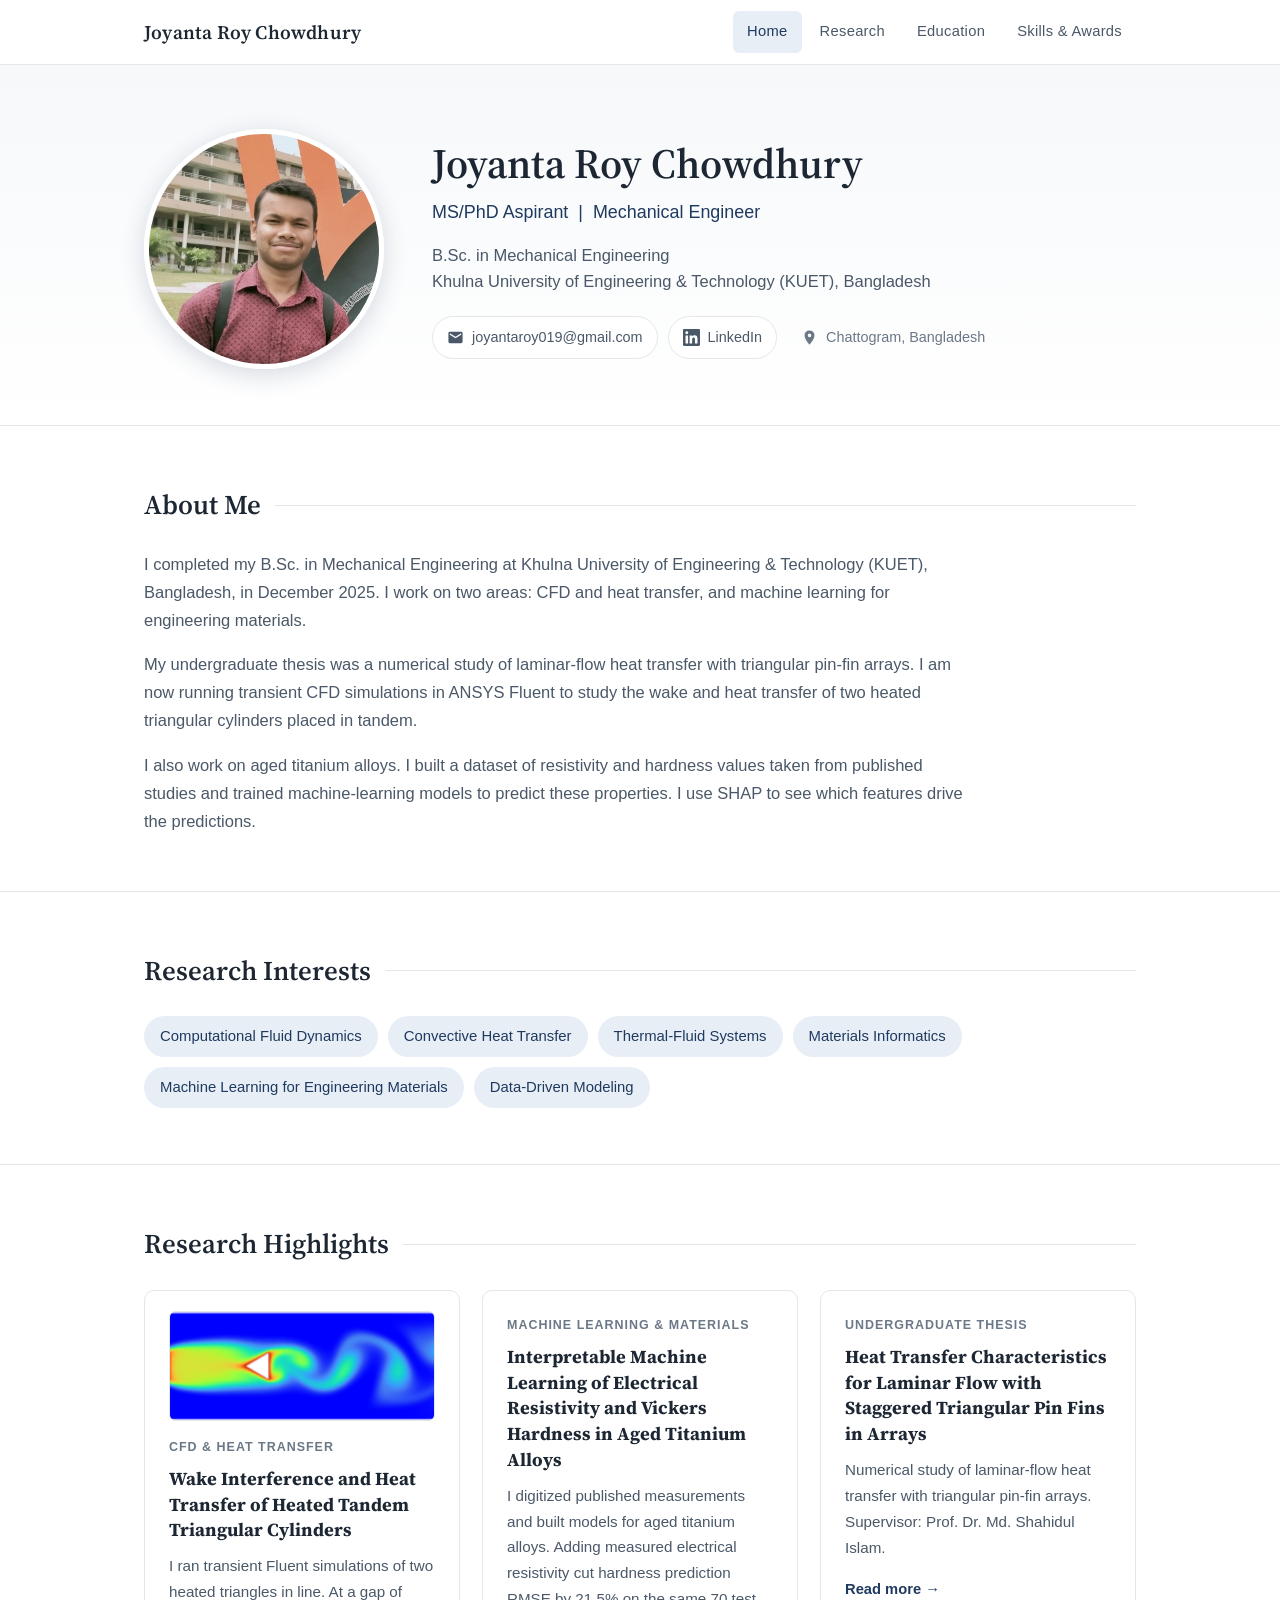
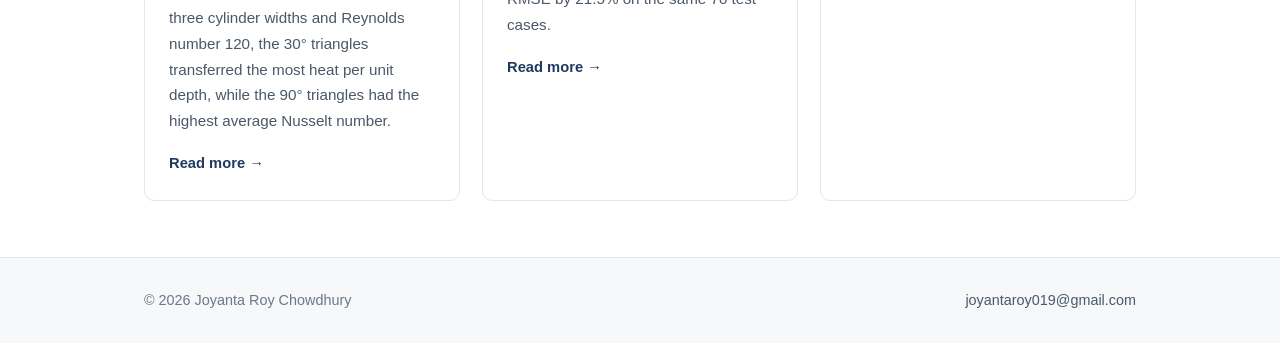
==== commit 5f3620fd: "Clarify research contributions on index" ====
--- a/index.html
+++ b/index.html
@@ -62,7 +62,7 @@
         <div class="lead">
           <p>I completed my B.Sc. in Mechanical Engineering at Khulna University of Engineering &amp; Technology (KUET), Bangladesh, in December 2025. I work on two areas: CFD and heat transfer, and machine learning for engineering materials.</p>
           <p>My undergraduate thesis was a numerical study of laminar-flow heat transfer with triangular pin-fin arrays. I am now running transient CFD simulations in ANSYS Fluent to study the wake and heat transfer of two heated triangular cylinders placed in tandem.</p>
-          <p>I also work on aged titanium alloys. I built a dataset of resistivity and hardness values taken from published studies and trained machine-learning models, including XGBoost, to predict these properties. I use SHAP to see which features drive the predictions.</p>
+          <p>I also work on aged titanium alloys. I built a dataset of resistivity and hardness values taken from published studies and trained machine-learning models to predict these properties. I use SHAP to see which features drive the predictions.</p>
         </div>
       </div>
     </section>
@@ -89,20 +89,20 @@
             <img class="card-thumb" src="assets/img/cfd-temperature.png" alt="Temperature field behind heated tandem triangular cylinders">
             <p class="kicker">CFD &amp; Heat Transfer</p>
             <h3>Wake Interference and Heat Transfer of Heated Tandem Triangular Cylinders</h3>
-            <p>2D transient simulations of how apex angle, gap ratio and Reynolds number affect the wake, drag, lift and heat transfer.</p>
-            <a class="more" href="research.html#tandem">Read more &rarr;</a>
+            <p>I ran transient Fluent simulations of two heated triangles in line. At a gap of three cylinder widths and Reynolds number 120, the 30° triangles transferred the most heat per unit depth, while the 90° triangles had the highest average Nusselt number.</p>
+            <a class="more" href="research-tandem.html">Read more &rarr;</a>
           </article>
           <article class="card">
             <p class="kicker">Machine Learning &amp; Materials</p>
             <h3>Interpretable Machine Learning of Electrical Resistivity and Vickers Hardness in Aged Titanium Alloys</h3>
-            <p>A dataset of 836 resistivity and 568 hardness records collected from published studies, used to train models that predict both properties.</p>
-            <a class="more" href="research.html#titanium">Read more &rarr;</a>
+            <p>I digitized published measurements and built models for aged titanium alloys. Adding measured electrical resistivity cut hardness prediction RMSE by 21.5% on the same 70 test cases.</p>
+            <a class="more" href="research-titanium.html">Read more &rarr;</a>
           </article>
           <article class="card">
             <p class="kicker">Undergraduate Thesis</p>
             <h3>Heat Transfer Characteristics for Laminar Flow with Staggered Triangular Pin Fins in Arrays</h3>
             <p>Numerical study of laminar-flow heat transfer with triangular pin-fin arrays. Supervisor: Prof. Dr. Md. Shahidul Islam.</p>
-            <a class="more" href="research.html#thesis">Read more &rarr;</a>
+            <a class="more" href="research-thesis.html">Read more &rarr;</a>
           </article>
         </div>
       </div>
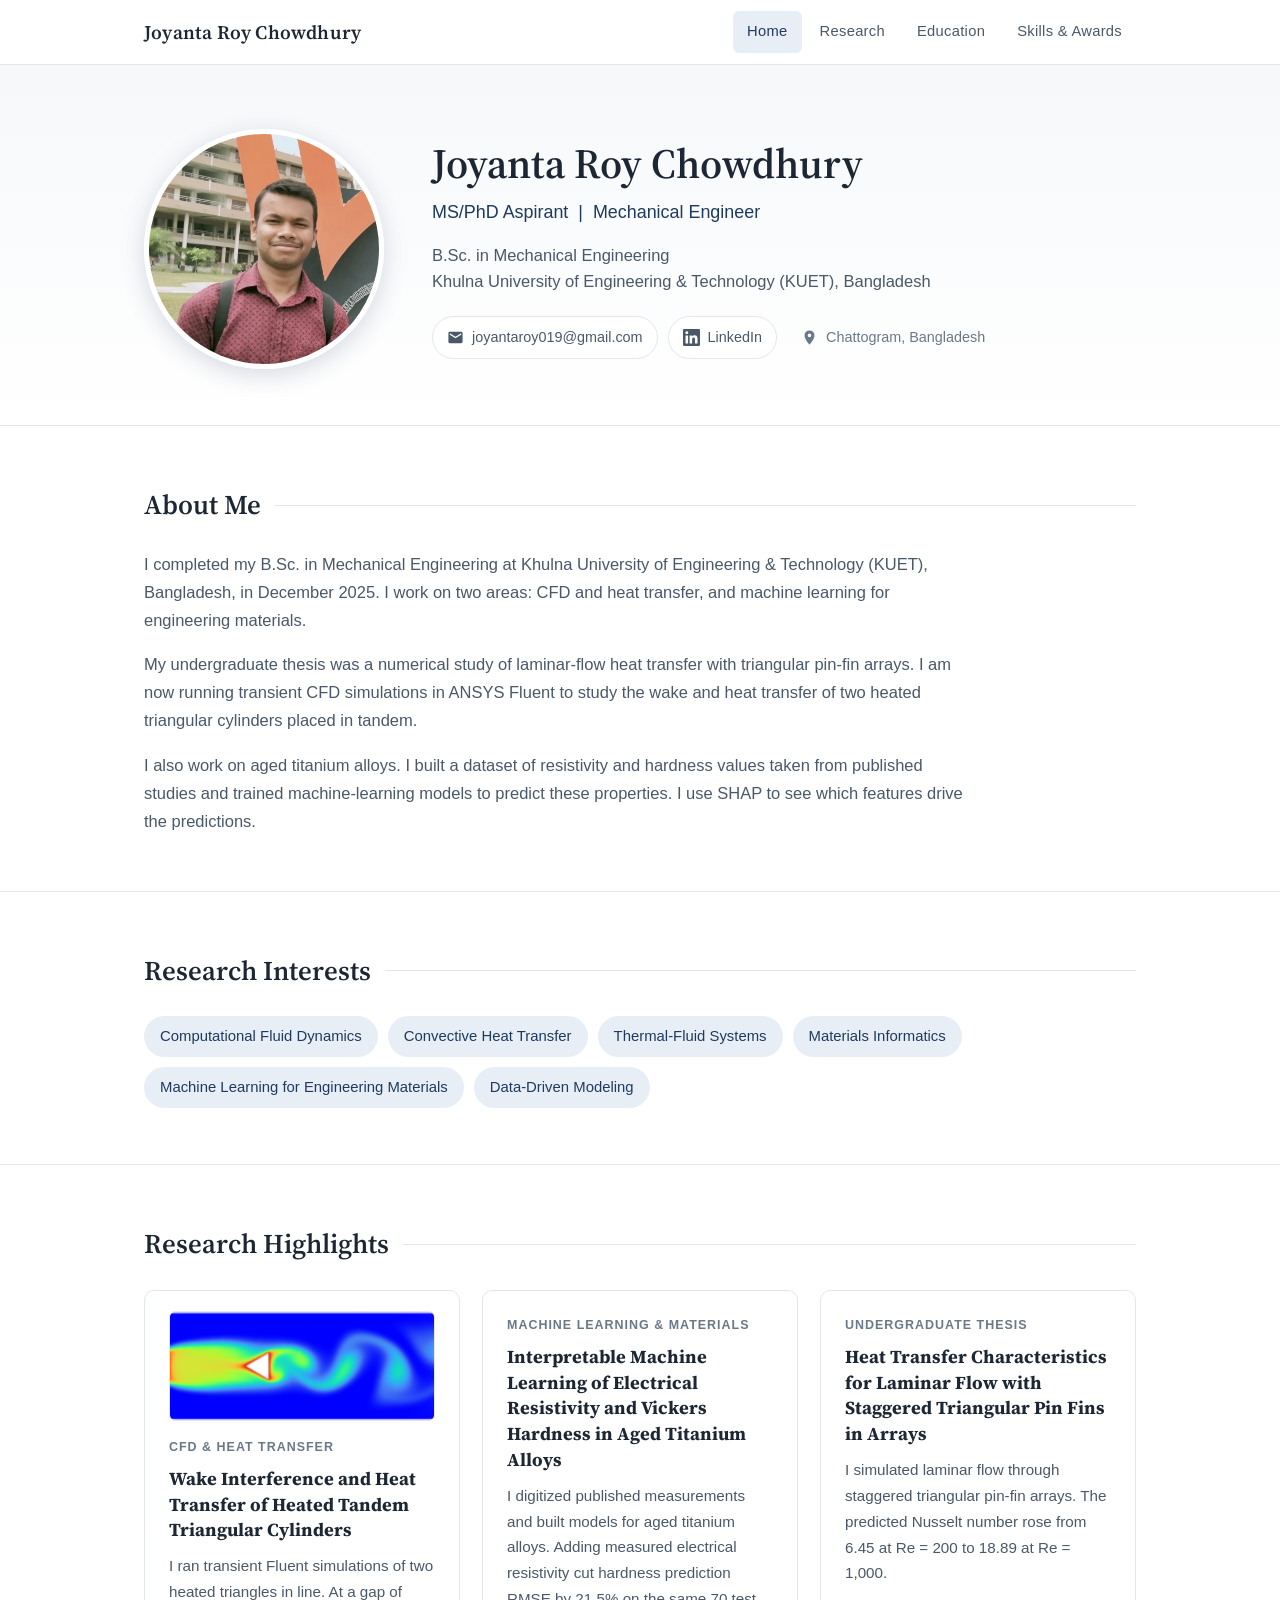
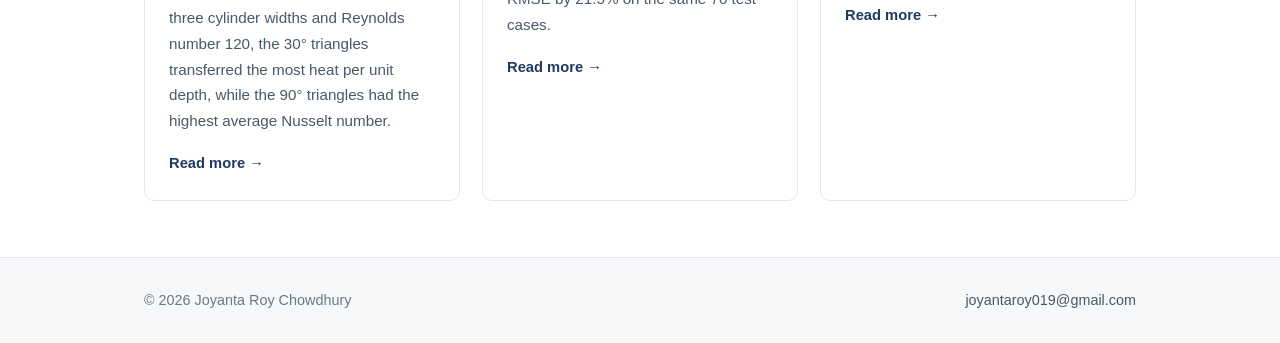
==== commit 5262e27b: "Summarize the verified pin-fin thesis result" ====
--- a/index.html
+++ b/index.html
@@ -101,7 +101,7 @@
           <article class="card">
             <p class="kicker">Undergraduate Thesis</p>
             <h3>Heat Transfer Characteristics for Laminar Flow with Staggered Triangular Pin Fins in Arrays</h3>
-            <p>Numerical study of laminar-flow heat transfer with triangular pin-fin arrays. Supervisor: Prof. Dr. Md. Shahidul Islam.</p>
+            <p>I simulated laminar flow through staggered triangular pin-fin arrays. The predicted Nusselt number rose from 6.45 at Re = 200 to 18.89 at Re = 1,000.</p>
             <a class="more" href="research-thesis.html">Read more &rarr;</a>
           </article>
         </div>
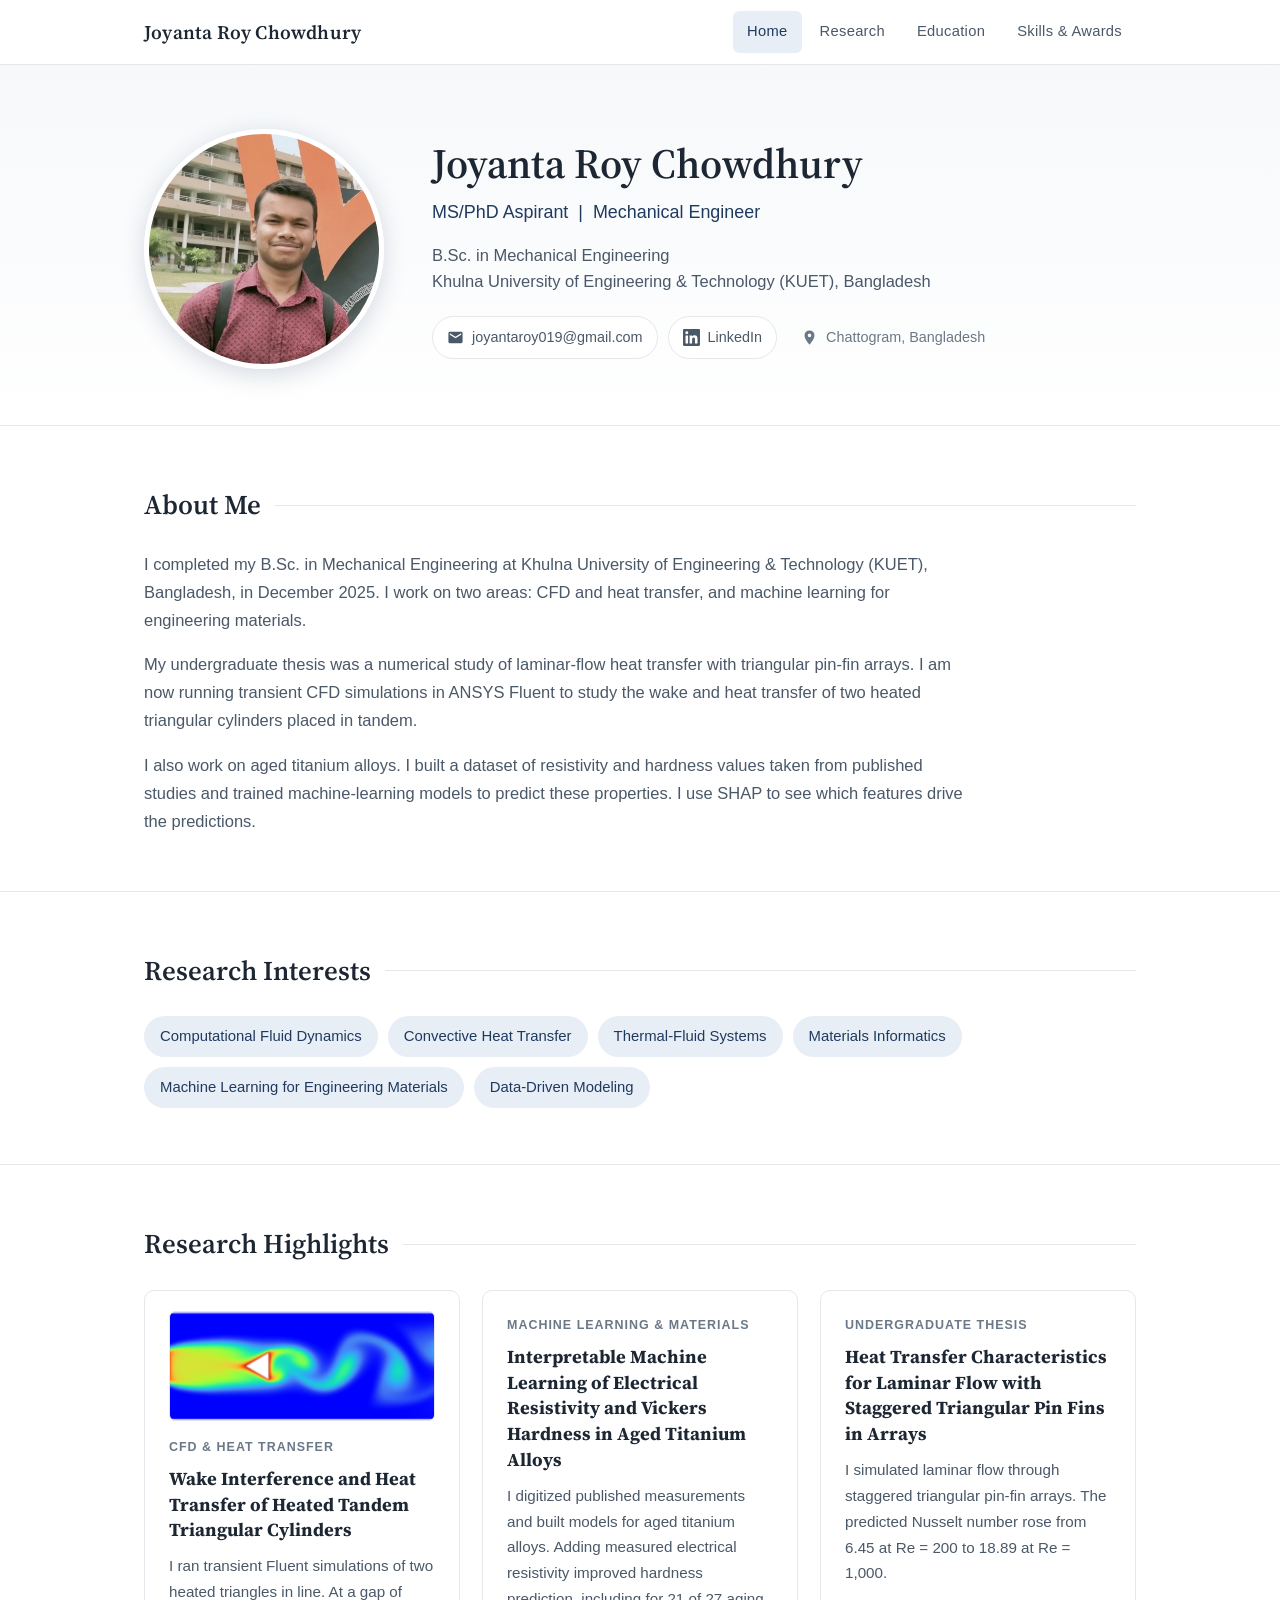
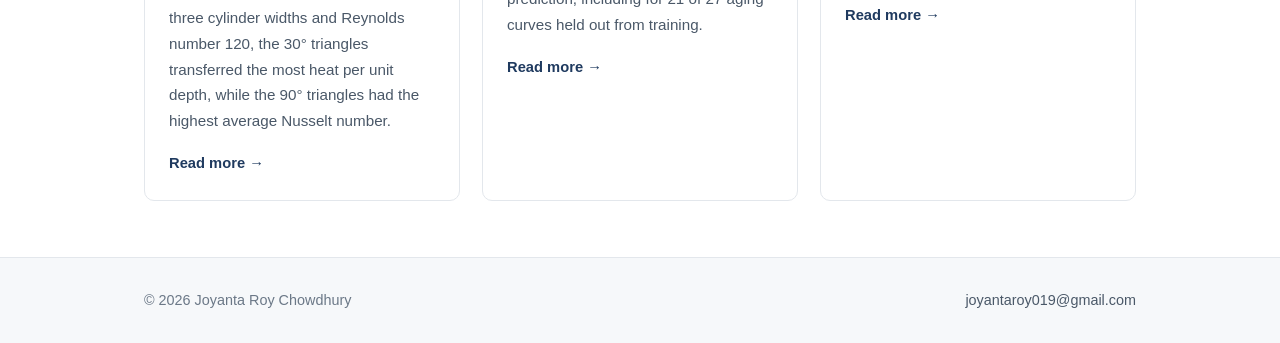
==== commit c0548403: "Update titanium project with curve-grouped validation results" ====
--- a/index.html
+++ b/index.html
@@ -95,7 +95,7 @@
           <article class="card">
             <p class="kicker">Machine Learning &amp; Materials</p>
             <h3>Interpretable Machine Learning of Electrical Resistivity and Vickers Hardness in Aged Titanium Alloys</h3>
-            <p>I digitized published measurements and built models for aged titanium alloys. Adding measured electrical resistivity cut hardness prediction RMSE by 21.5% on the same 70 test cases.</p>
+            <p>I digitized published measurements and built models for aged titanium alloys. Adding measured electrical resistivity improved hardness prediction, including for 21 of 27 aging curves held out from training.</p>
             <a class="more" href="research-titanium.html">Read more &rarr;</a>
           </article>
           <article class="card">
--- a/assets/css/style.css
+++ b/assets/css/style.css
@@ -525,3 +525,10 @@
 }
 
 .research-list { background: var(--bg-soft); }
+
+/* Keep links in body copy recognizable without hover. */
+main p a:not(.research-button),
+main dd a {
+  text-decoration: underline;
+  text-underline-offset: 0.18em;
+}
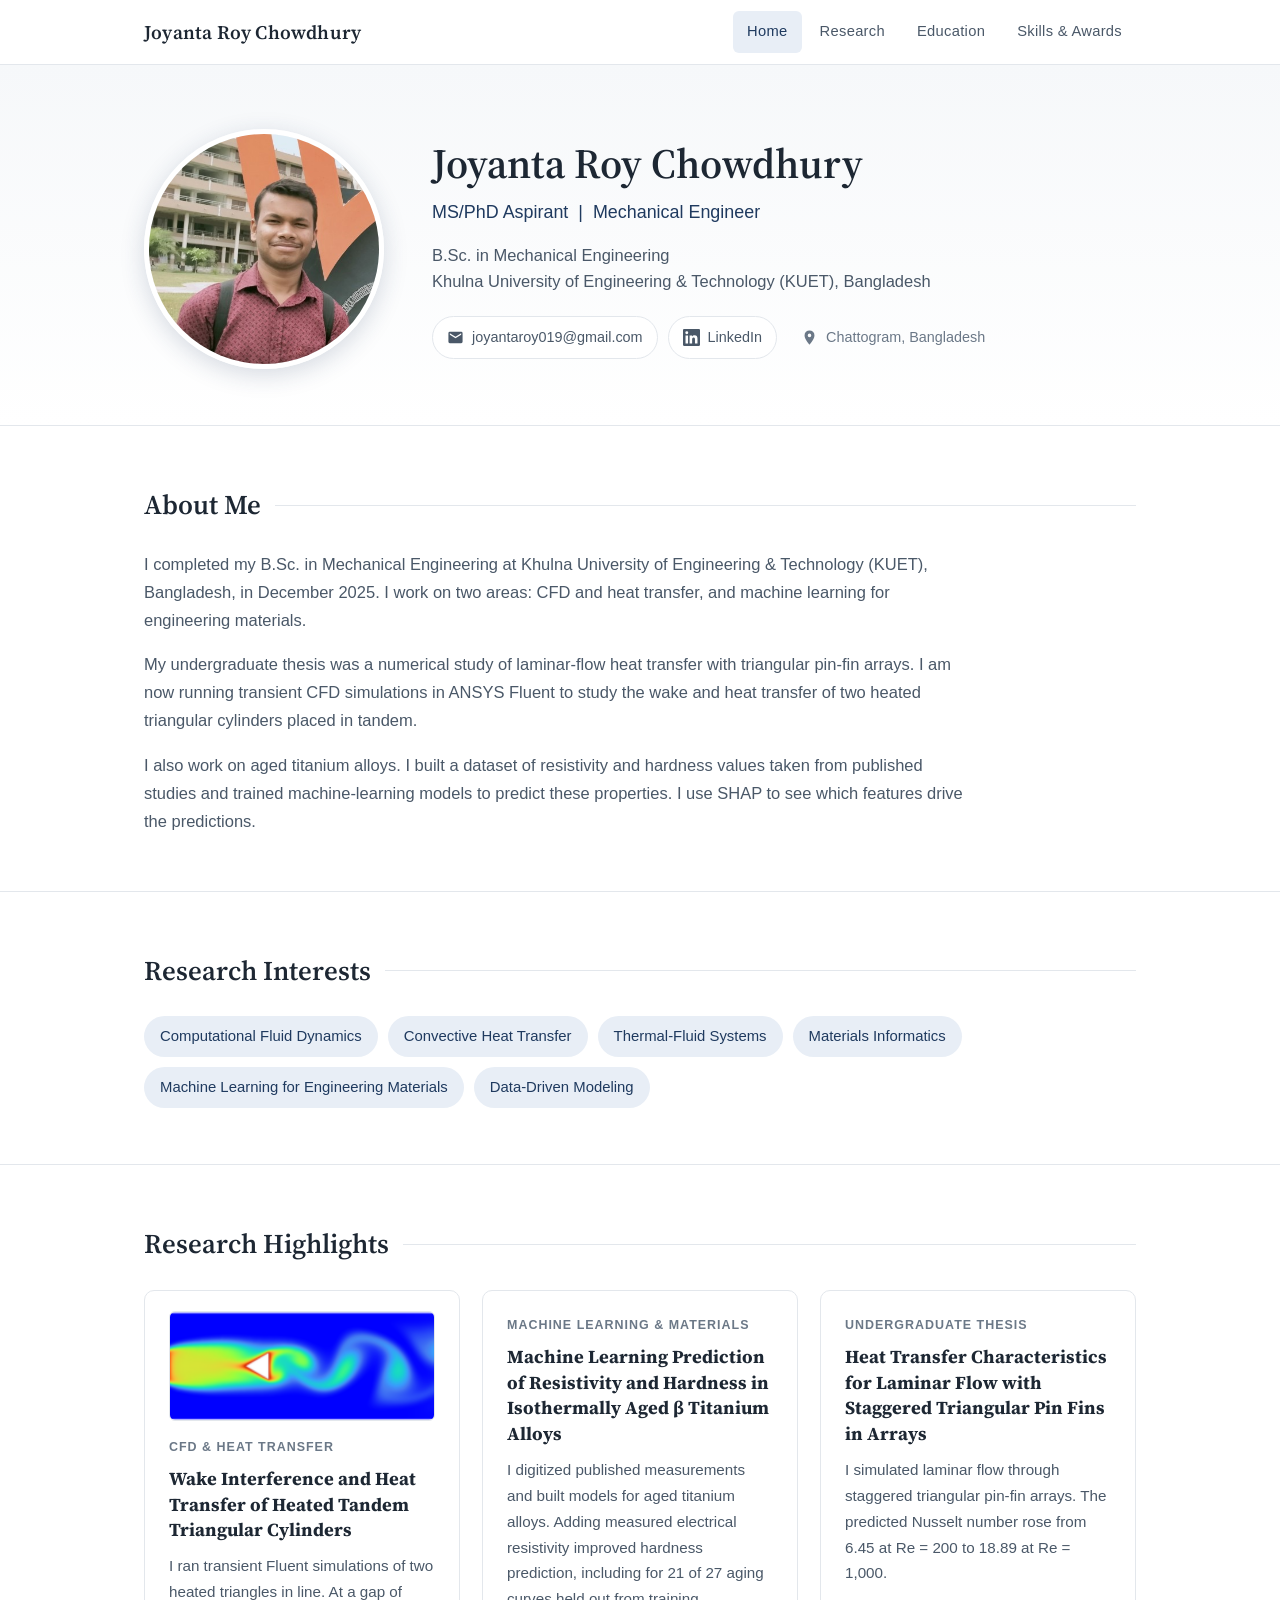
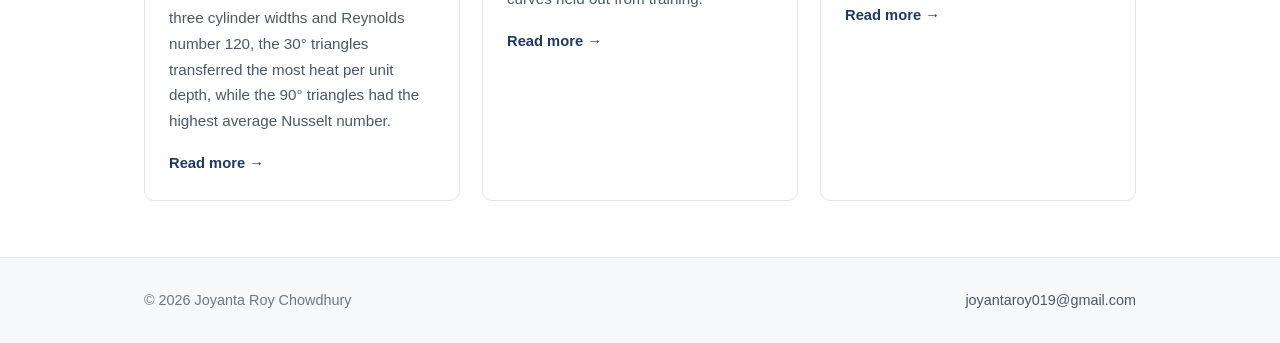
==== commit 536dcc7a: "Clarify titanium results and project page subtitles" ====
--- a/index.html
+++ b/index.html
@@ -94,7 +94,7 @@
           </article>
           <article class="card">
             <p class="kicker">Machine Learning &amp; Materials</p>
-            <h3>Interpretable Machine Learning of Electrical Resistivity and Vickers Hardness in Aged Titanium Alloys</h3>
+            <h3>Machine Learning Prediction of Resistivity and Hardness in Isothermally Aged β Titanium Alloys</h3>
             <p>I digitized published measurements and built models for aged titanium alloys. Adding measured electrical resistivity improved hardness prediction, including for 21 of 27 aging curves held out from training.</p>
             <a class="more" href="research-titanium.html">Read more &rarr;</a>
           </article>
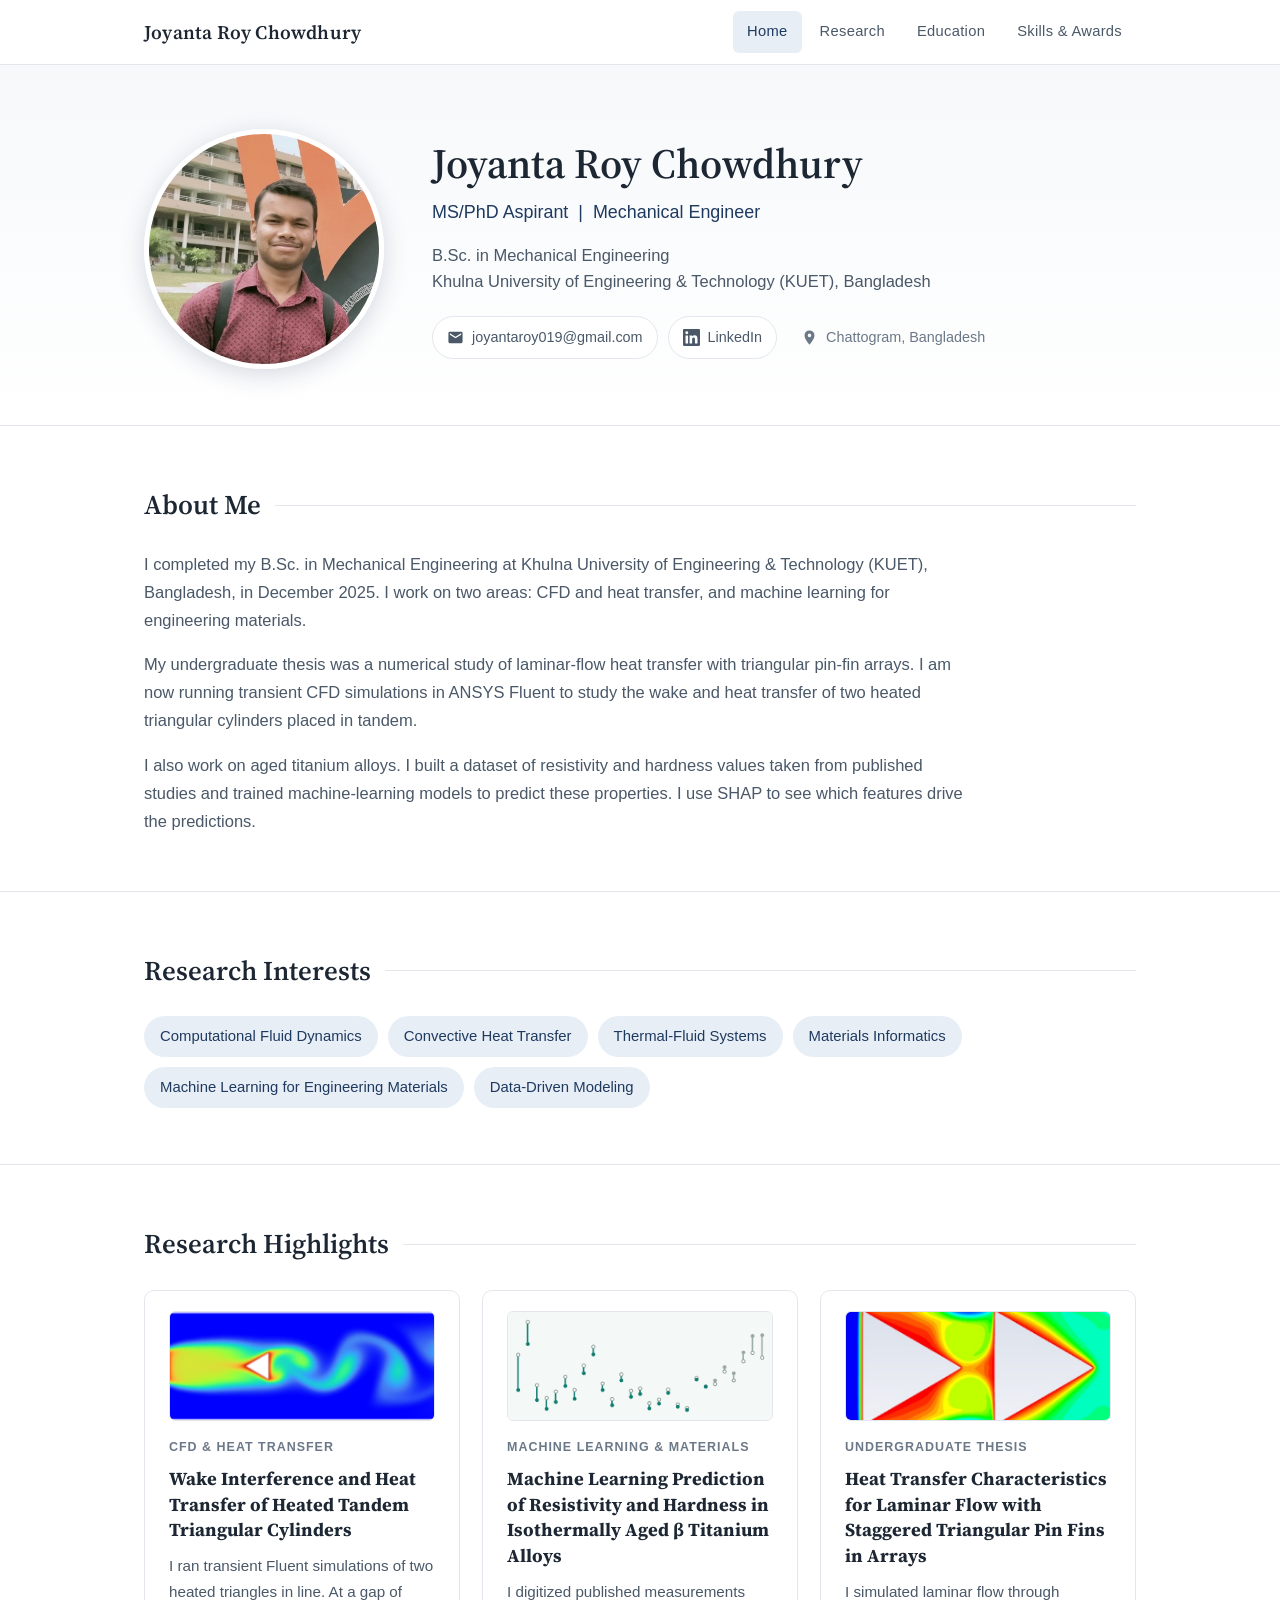
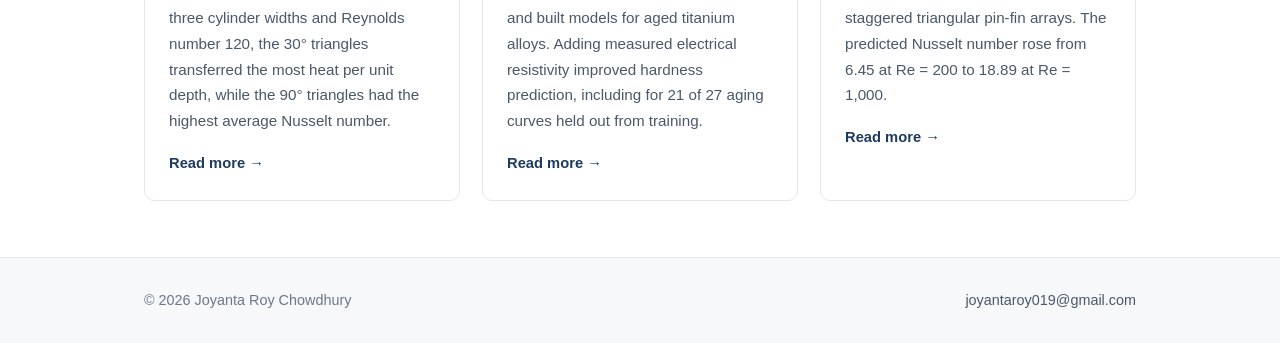
==== commit 1caeda1c: "Add highlight images and tidy project page text" ====
--- a/index.html
+++ b/index.html
@@ -93,12 +93,14 @@
             <a class="more" href="research-tandem.html">Read more &rarr;</a>
           </article>
           <article class="card">
+            <img class="card-thumb" src="assets/img/titanium-curves.png" alt="Hardness prediction error for 27 unseen aging curves, without and with measured resistivity">
             <p class="kicker">Machine Learning &amp; Materials</p>
             <h3>Machine Learning Prediction of Resistivity and Hardness in Isothermally Aged β Titanium Alloys</h3>
             <p>I digitized published measurements and built models for aged titanium alloys. Adding measured electrical resistivity improved hardness prediction, including for 21 of 27 aging curves held out from training.</p>
             <a class="more" href="research-titanium.html">Read more &rarr;</a>
           </article>
           <article class="card">
+            <img class="card-thumb" src="assets/img/thesis-temperature.png" alt="Temperature contour around staggered triangular pin fins at Re = 200">
             <p class="kicker">Undergraduate Thesis</p>
             <h3>Heat Transfer Characteristics for Laminar Flow with Staggered Triangular Pin Fins in Arrays</h3>
             <p>I simulated laminar flow through staggered triangular pin-fin arrays. The predicted Nusselt number rose from 6.45 at Re = 200 to 18.89 at Re = 1,000.</p>
--- a/assets/css/style.css
+++ b/assets/css/style.css
@@ -526,7 +526,6 @@
 
 .research-list { background: var(--bg-soft); }
 
-/* Keep links in body copy recognizable without hover. */
 main p a:not(.research-button),
 main dd a {
   text-decoration: underline;
